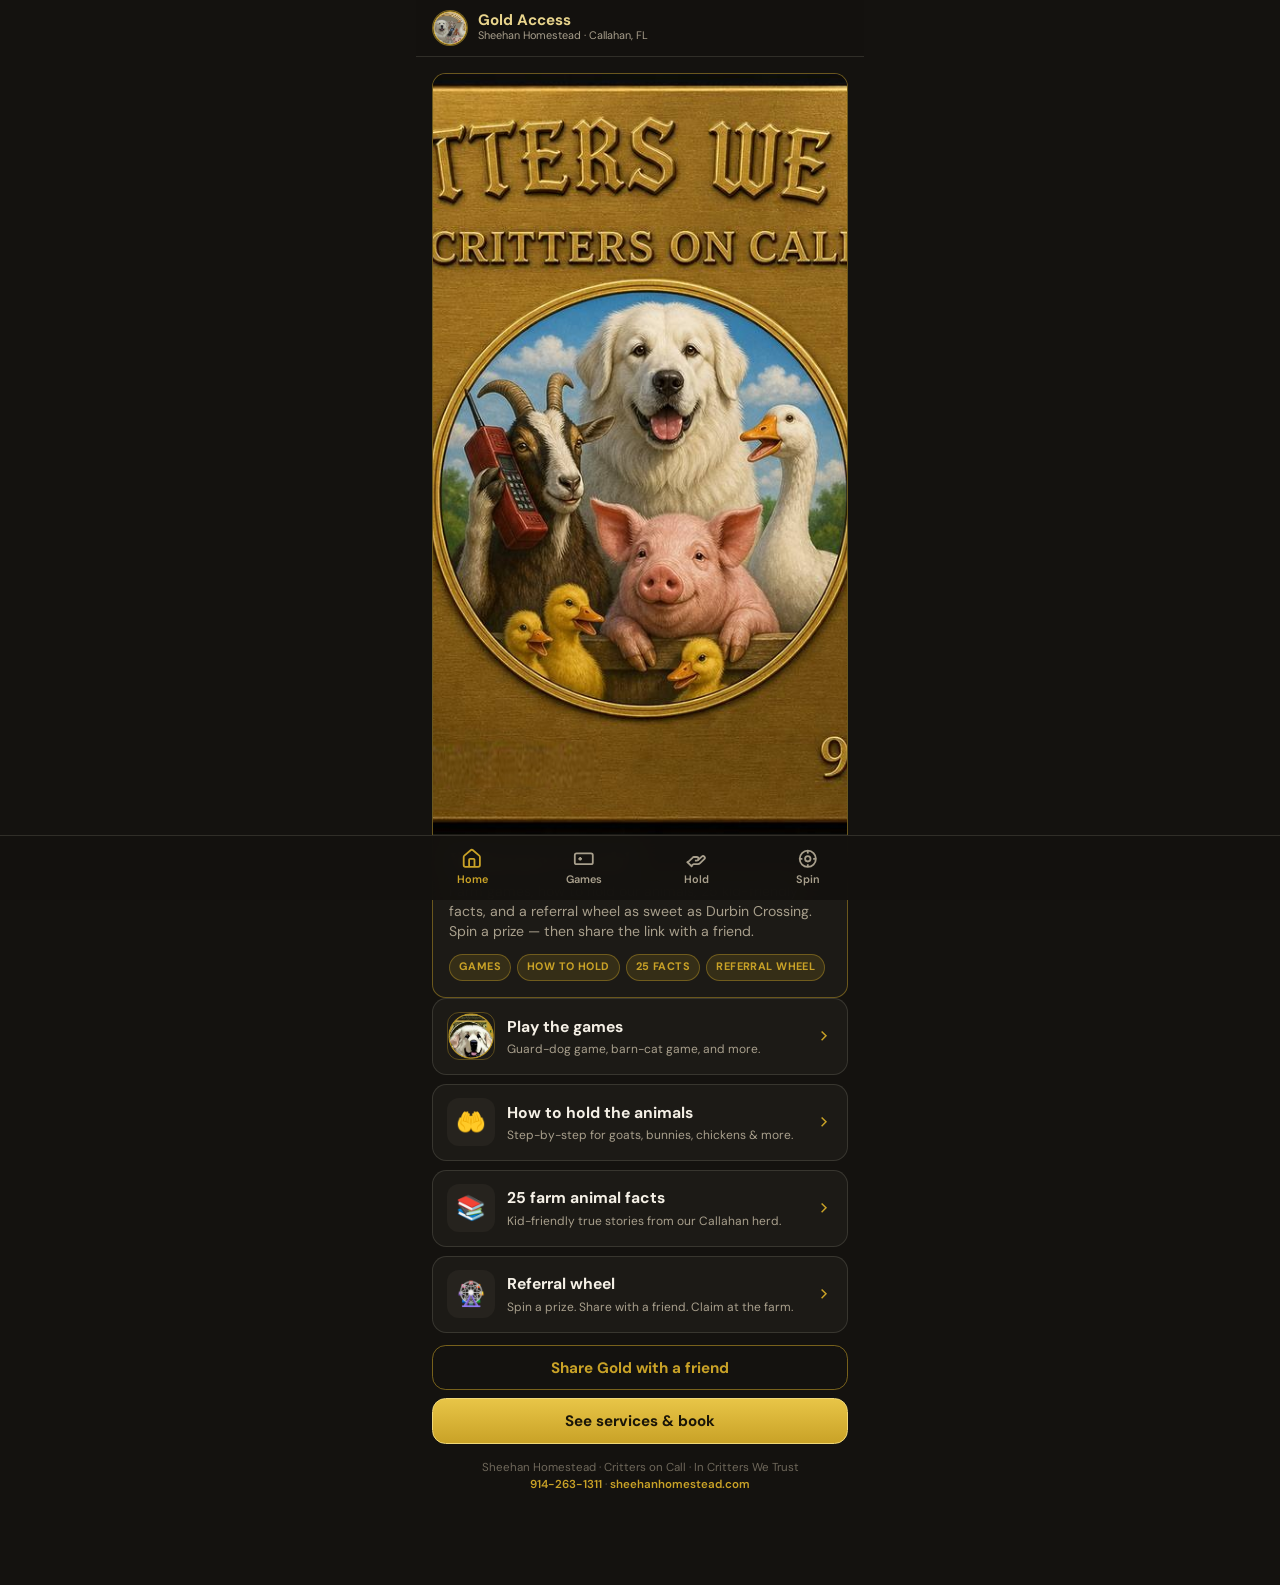
==== index.html @ 2d78a26d "Gold: generic animal names, compact mobile hero Drop individual pet names in favor of species langua" ====
<!DOCTYPE html>
<html lang="en">
<head>
<meta charset="UTF-8" />
<meta name="viewport" content="width=device-width, initial-scale=1, viewport-fit=cover" />
<meta name="theme-color" content="#c9a227" />
<meta name="description" content="Sheehan Homestead Gold — farm games, how to hold the animals, 25 kid facts, and a referral prize wheel. Callahan, FL." />
<meta property="og:title" content="Gold · Sheehan Homestead" />
<meta property="og:description" content="Play, learn, spin & share. Gifted farm fun from Critters on Call." />
<meta property="og:image" content="assets/gold-card.jpg" />
<title>Gold · Sheehan Homestead</title>
<link rel="icon" type="image/png" href="assets/pyrenees-logo.png" />
<link rel="preconnect" href="https://fonts.googleapis.com" />
<link rel="preconnect" href="https://fonts.gstatic.com" crossorigin />
<link href="https://fonts.googleapis.com/css2?family=DM+Sans:ital,opsz,wght@0,9..40,400;0,9..40,500;0,9..40,600;0,9..40,700;1,9..40,400&family=Fraunces:ital,opsz,wght@0,9..144,500;0,9..144,600;0,9..144,700;1,9..144,500&display=swap" rel="stylesheet" />
<link rel="stylesheet" href="css/styles.css?v=2" />
</head>
<body>
<div class="app">
  <header class="site-header">
    <div class="site-header-inner">
      <a class="brand" href="#home" data-nav="home">
        <img class="brand-logo" src="assets/pyrenees-logo.png" alt="" width="36" height="36" />
        <span>
          <span class="brand-title">Gold Access</span>
          <span class="brand-sub">Sheehan Homestead · Callahan, FL</span>
        </span>
      </a>
    </div>
  </header>

  <main class="main">
    <div class="stack">
      <div class="gift-banner" id="gift-banner" role="status">
        <div class="kicker">Personal gift</div>
        <h2 id="gift-title">Gifted to Miss Lisa</h2>
        <p id="gift-note">Thank you for your review. This Gold access is yours — play, learn, spin, and share with a friend.</p>
      </div>

      <!-- HOME -->
      <section class="panel is-on" id="panel-home" aria-label="Home">
        <div class="hero-card">
          <img src="assets/gold-card.jpg" alt="Critters on Call Gold membership card" width="1200" height="760" />
          <div class="hero-body">
            <h1>Welcome to Gold</h1>
            <p class="lede">Farm games, how to hold our animals, 25 kid-friendly facts, and a referral wheel as sweet as Durbin Crossing. Spin a prize — then share the link with a friend.</p>
            <div class="pill-row">
              <span class="pill">Games</span>
              <span class="pill">How to hold</span>
              <span class="pill">25 facts</span>
              <span class="pill">Referral wheel</span>
            </div>
          </div>
        </div>
        <a class="door" href="#games" data-nav="games">
          <img class="door-thumb" src="assets/sophie.png" alt="" width="48" height="48" />
          <span class="door-body">
            <span class="door-title">Play the games</span>
            <span class="door-desc">Guard-dog game, barn-cat game, and more.</span>
          </span>
          <svg class="door-chevron" viewBox="0 0 24 24" fill="none" stroke="currentColor" stroke-width="2"><path d="m9 18 6-6-6-6"/></svg>
        </a>
        <a class="door" href="#hold" data-nav="hold">
          <span class="door-emoji" aria-hidden="true">🤲</span>
          <span class="door-body">
            <span class="door-title">How to hold the animals</span>
            <span class="door-desc">Step-by-step for goats, bunnies, chickens &amp; more.</span>
          </span>
          <svg class="door-chevron" viewBox="0 0 24 24" fill="none" stroke="currentColor" stroke-width="2"><path d="m9 18 6-6-6-6"/></svg>
        </a>
        <a class="door" href="#facts" data-nav="facts">
          <span class="door-emoji" aria-hidden="true">📚</span>
          <span class="door-body">
            <span class="door-title">25 farm animal facts</span>
            <span class="door-desc">Kid-friendly true stories from our Callahan herd.</span>
          </span>
          <svg class="door-chevron" viewBox="0 0 24 24" fill="none" stroke="currentColor" stroke-width="2"><path d="m9 18 6-6-6-6"/></svg>
        </a>
        <a class="door" href="#wheel" data-nav="wheel">
          <span class="door-emoji" aria-hidden="true">🎡</span>
          <span class="door-body">
            <span class="door-title">Referral wheel</span>
            <span class="door-desc">Spin a prize. Share with a friend. Claim at the farm.</span>
          </span>
          <svg class="door-chevron" viewBox="0 0 24 24" fill="none" stroke="currentColor" stroke-width="2"><path d="m9 18 6-6-6-6"/></svg>
        </a>
        <div class="btn-row">
          <button class="btn btn-outline btn-block" type="button" id="share-home">Share Gold with a friend</button>
          <a class="btn btn-primary btn-block" href="https://www.sheehanhomestead.com/services" target="_blank" rel="noopener">See services &amp; book</a>
        </div>
        <p class="footer-tiny">Sheehan Homestead · Critters on Call · In Critters We Trust<br />
          <a href="tel:9142631311">914-263-1311</a> ·
          <a href="https://www.sheehanhomestead.com" target="_blank" rel="noopener">sheehanhomestead.com</a>
        </p>
      </section>

      <!-- GAMES -->
      <section class="panel" id="panel-games" aria-label="Games">
        <div class="section-head">
          <h2>Farm games</h2>
          <p>Same Critters Play arcade kids love — livestock guardian dogs guard the barn; barn cats keep the hay clear.</p>
        </div>
        <a class="door" href="https://code4crittersoncallapps.github.io/critters-play/pyrenees-guard.html" target="_blank" rel="noopener">
          <img class="door-thumb" src="assets/sophie.png" alt="" width="48" height="48" />
          <span class="door-body">
            <span class="door-title">Pyrenees Guard</span>
            <span class="door-desc">Great Pyrenees defend the red barn under the live oak.</span>
          </span>
          <svg class="door-chevron" viewBox="0 0 24 24" fill="none" stroke="currentColor" stroke-width="2"><path d="m9 18 6-6-6-6"/></svg>
        </a>
        <a class="door" href="https://code4crittersoncallapps.github.io/critters-play/barn-cat.html" target="_blank" rel="noopener">
          <span class="door-emoji" aria-hidden="true">🐈‍⬛</span>
          <span class="door-body">
            <span class="door-title">Barncat Defender</span>
            <span class="door-desc">Whack mice &amp; snakes popping from the hay.</span>
          </span>
          <svg class="door-chevron" viewBox="0 0 24 24" fill="none" stroke="currentColor" stroke-width="2"><path d="m9 18 6-6-6-6"/></svg>
        </a>
        <a class="door" href="https://code4crittersoncallapps.github.io/critters-play/evade-elon.html" target="_blank" rel="noopener">
          <span class="door-emoji" aria-hidden="true">🦆</span>
          <span class="door-body">
            <span class="door-title">Evade Elon</span>
            <span class="door-desc">Feed the crew. Don't let the Muscovy steal the grain.</span>
          </span>
          <svg class="door-chevron" viewBox="0 0 24 24" fill="none" stroke="currentColor" stroke-width="2"><path d="m9 18 6-6-6-6"/></svg>
        </a>
        <a class="door" href="https://code4crittersoncallapps.github.io/critters-play/" target="_blank" rel="noopener">
          <span class="door-emoji" aria-hidden="true">🎮</span>
          <span class="door-body">
            <span class="door-title">Full Critters Play hub</span>
            <span class="door-desc">Ducks to Bed, Critter Match, and the whole arcade.</span>
          </span>
          <svg class="door-chevron" viewBox="0 0 24 24" fill="none" stroke="currentColor" stroke-width="2"><path d="m9 18 6-6-6-6"/></svg>
        </a>
        <button class="btn btn-ghost btn-block" type="button" data-nav="wheel" style="margin-top:0.5rem">Done playing? Spin the referral wheel →</button>
      </section>

      <!-- HOLD -->
      <section class="panel" id="panel-hold" aria-label="How to hold">
        <div class="section-head">
          <h2>How to hold the animals</h2>
          <p>Calm voice. Soft hands. Always with a grown-up nearby. Same protocol we teach helpers on Critters on Call.</p>
        </div>
        <div id="hold-list"></div>
      </section>

      <!-- FACTS -->
      <section class="panel" id="panel-facts" aria-label="Facts">
        <div class="section-head">
          <h2>25 farm animal facts</h2>
          <p>Real herd knowledge from Sheehan Homestead — goats, ducks, Pyrenees, chickens, bunnies, and more.</p>
        </div>
        <div id="facts-list"></div>
      </section>

      <!-- WHEEL -->
      <section class="panel" id="panel-wheel" aria-label="Referral wheel">
        <div class="section-head">
          <h2>Referral wheel</h2>
          <p>Spin a prize about as generous as Durbin Crossing / Vesta. Then share Gold with a friend — the share link is always the generic Gold page.</p>
        </div>
        <div class="wheel-wrap">
          <div class="wheel-pointer" aria-hidden="true">▼</div>
          <div class="prize-wheel" id="prize-wheel" style="transform:rotate(0deg)">
            <span class="wheel-hub"><img src="assets/gold-card-hub.jpg" alt="" width="120" height="120" /></span>
          </div>
        </div>
        <button class="btn btn-primary btn-block" type="button" id="spin-btn">Spin &amp; share with a friend</button>
        <div class="win-card" id="win-card" hidden>
          <div class="kicker">You won</div>
          <h3 id="win-label"></h3>
          <p class="value" id="win-value"></p>
          <p class="note" id="win-note"></p>
          <div class="btn-row">
            <button class="btn btn-outline btn-block" type="button" id="share-win">Share Gold with a friend</button>
            <a class="btn btn-primary btn-block" id="claim-cta" href="https://www.sheehanhomestead.com/services" target="_blank" rel="noopener">Claim · see services</a>
          </div>
        </div>
        <p class="footer-tiny" style="margin-top:0.85rem">Prizes claimed in person at Sheehan Homestead · honor system · show this screen<br />
          Soft digital prizes · Gold membership is the top slice</p>
      </section>
    </div>
  </main>

  <nav class="bottom-nav" aria-label="Primary">
    <div class="bottom-nav-inner">
      <a class="nav-link is-active" href="#home" data-nav="home">
        <svg viewBox="0 0 24 24" fill="none" stroke="currentColor" stroke-width="2"><path d="M15 21v-8a1 1 0 0 0-1-1h-4a1 1 0 0 0-1 1v8"/><path d="M3 10a2 2 0 0 1 .709-1.528l7-5.999a2 2 0 0 1 2.582 0l7 5.999A2 2 0 0 1 21 10v9a2 2 0 0 1-2 2H5a2 2 0 0 1-2-2z"/></svg>
        Home
      </a>
      <a class="nav-link" href="#games" data-nav="games">
        <svg viewBox="0 0 24 24" fill="none" stroke="currentColor" stroke-width="2"><rect x="2" y="6" width="20" height="12" rx="2"/><path d="M6 12h4M8 10v4M15 11h.01M18 13h.01"/></svg>
        Games
      </a>
      <a class="nav-link" href="#hold" data-nav="hold">
        <svg viewBox="0 0 24 24" fill="none" stroke="currentColor" stroke-width="2"><path d="M11 14h2a2 2 0 0 0 0-4h-3c-.6 0-1.1.2-1.4.6L3 16"/><path d="m7 20 1.6-1.4c.3-.4.8-.6 1.4-.6h4c1.1 0 2.1-.4 2.8-1.2l4.6-4.4a2 2 0 0 0-2.75-2.91l-4.2 3.9"/><path d="m2 15 6 6"/></svg>
        Hold
      </a>
      <a class="nav-link" href="#wheel" data-nav="wheel">
        <svg viewBox="0 0 24 24" fill="none" stroke="currentColor" stroke-width="2"><circle cx="12" cy="12" r="9"/><circle cx="12" cy="12" r="3"/><path d="M12 3v3M12 18v3M3 12h3M18 12h3"/></svg>
        Spin
      </a>
    </div>
  </nav>
</div>
<div class="share-toast" id="share-toast" role="status">Link copied</div>

<script>
(function () {
  var PLAY = "https://code4crittersoncallapps.github.io/critters-play/";
  var SERVICES = "https://www.sheehanhomestead.com/services";

  /* Personalized gift: ?for=Lisa → Miss Lisa. Share URL stays generic (no ?for=). */
  function giftNameFromParam(raw) {
    if (!raw) return null;
    var s = String(raw).trim().replace(/[+_]/g, " ").slice(0, 40);
    if (!s) return null;
    return s.replace(/\b\w/g, function (c) { return c.toUpperCase(); });
  }
  var params = new URLSearchParams(location.search);
  var forName = giftNameFromParam(params.get("for"));
  var giftBanner = document.getElementById("gift-banner");
  if (forName) {
    var pretty = /^lisa$/i.test(forName) ? "Miss Lisa" : (/^miss\s/i.test(forName) ? forName : "Miss " + forName);
    document.getElementById("gift-title").textContent = "Gifted to " + pretty;
    document.getElementById("gift-note").textContent =
      "Thank you for your review. This Gold access is yours — play, learn, spin, and share with a friend.";
    giftBanner.classList.add("is-on");
    document.title = "Gold for " + pretty + " · Sheehan Homestead";
  }

  function genericShareUrl() {
    var u = new URL(location.href);
    u.search = "";
    u.hash = "";
    /* Prefer clean live path without query */
    return u.origin + u.pathname.replace(/index\.html$/, "");
  }

  async function shareGold() {
    var url = genericShareUrl();
    var title = "Gold · Sheehan Homestead";
    var text = "Play farm games, learn how to hold the animals, read 25 facts, and spin a prize — from Sheehan Homestead / Critters on Call.";
    try {
      if (navigator.share) {
        await navigator.share({ title: title, text: text, url: url });
        toast("Shared");
        return;
      }
    } catch (e) {
      if (e && e.name === "AbortError") return;
    }
    try {
      await navigator.clipboard.writeText(url);
      toast("Link copied");
    } catch (e2) {
      prompt("Copy this Gold link:", url);
    }
  }
  function toast(msg) {
    var el = document.getElementById("share-toast");
    el.textContent = msg;
    el.classList.add("is-on");
    clearTimeout(toast._t);
    toast._t = setTimeout(function () { el.classList.remove("is-on"); }, 1800);
  }
  document.getElementById("share-home").addEventListener("click", shareGold);
  document.getElementById("share-win").addEventListener("click", shareGold);

  /* Tabs */
  var panels = ["home", "games", "hold", "facts", "wheel"];
  function showPanel(id) {
    if (panels.indexOf(id) < 0) id = "home";
    panels.forEach(function (p) {
      var el = document.getElementById("panel-" + p);
      if (el) el.classList.toggle("is-on", p === id);
    });
    document.querySelectorAll(".nav-link").forEach(function (a) {
      a.classList.toggle("is-active", a.getAttribute("data-nav") === id);
    });
    window.scrollTo({ top: 0, behavior: "smooth" });
  }
  function navFromHash() {
    var h = (location.hash || "#home").replace(/^#/, "") || "home";
    if (h === "facts" || h === "hold" || h === "games" || h === "wheel" || h === "home") showPanel(h);
    else showPanel("home");
  }
  document.querySelectorAll("[data-nav]").forEach(function (el) {
    el.addEventListener("click", function (e) {
      var id = el.getAttribute("data-nav");
      if (!id) return;
      e.preventDefault();
      /* keep ?for= in search; panel lives in hash */
      var qs = forName ? ("?for=" + encodeURIComponent(params.get("for"))) : "";
      history.replaceState(null, "", qs + "#" + id);
      showPanel(id);
    });
  });
  window.addEventListener("hashchange", navFromHash);
  navFromHash();

  /* How to hold */
  var HOLDS = [
    { emoji: "🐐", tag: "Goats · Nigerian Dwarf", title: "Scoop chest + caboose",
      steps: [
        "Stand beside the goat — calm voice, no chasing.",
        "Slide one arm under the chest (behind the front legs).",
        "Support the hindquarters (the caboose) with your other arm.",
        "Hold close to your body. Set rear feet down first.",
        "Latch pens — these little escape artists love an open gate."
      ],
      never: "Never lift by horns, collar, or tail. Never drag." },
    { emoji: "🐰", tag: "Bunnies", title: "Chest + hindquarters",
      steps: [
        "Sit or kneel so you're low and calm.",
        "Support the chest with one hand.",
        "Cup the hindquarters (caboose) with the other — backs are delicate.",
        "Hold close to your body. Soft pets on back or head.",
        "Set rear feet first, then front — never drop."
      ],
      never: "Never pick up by the ears. Never dangle. Never chase." },
    { emoji: "🐔", tag: "Chickens", title: "Both hands, wings tucked",
      steps: [
        "Approach slowly from the side — no dive-bombs.",
        "Use both hands. Tuck wings gently against the body.",
        "Support the feet from underneath.",
        "Keep the bird upright and close to you.",
        "Set down gently inside the pen."
      ],
      never: "Never one-handed wing grabs. Never by the beak or feet alone." },
    { emoji: "🦆", tag: "Ducks", title: "Wings in, belly support",
      steps: [
        "Corral gently — ducks prefer a calm scoop to a chase.",
        "Both hands: wings tucked, belly and feet supported.",
        "Keep the head free; don't squeeze the chest hard.",
        "Carry low and steady to the pen or pond edge.",
        "Feet down first on soft ground or shallow water edge."
      ],
      never: "Never swing by the wings or neck. No one-hand grabs." },
    { emoji: "🐷", tag: "Piglets", title: "Football hold (belly up support)",
      steps: [
        "Kneel. Let the piglet settle — they wriggle when scared.",
        "Scoop under the belly with both arms / a secure football hold.",
        "Support the chest and hind so they can't reverse out.",
        "Keep them close; talk soft. Short carries only.",
        "Set all four feet down together on solid ground."
      ],
      never: "Never by the ears, tail, or a single leg. No dangling." },
    { emoji: "🐹", tag: "Guinea pigs", title: "Two-hand scoop",
      steps: [
        "Cup both hands under the belly — full body support.",
        "Keep them against your chest so they feel secure.",
        "Move slow; guinea pigs startle at sudden lifts.",
        "Pet gently on the back once settled.",
        "Return to a soft, enclosed spot — no high drops."
      ],
      never: "Never squeeze. Never drop from height. Never grab by scruff alone." },
    { emoji: "🐑", tag: "Sheep / lambs (when on visit)", title: "Chest + rump, stay low",
      steps: [
        "Kneel or crouch — don't try a high lift.",
        "Arm under chest, other hand supporting the rump.",
        "Keep the head free and the body level.",
        "Short, calm carries to a pen or photo spot.",
        "Feet down together; give them a second to stand."
      ],
      never: "Never by the wool alone or by horns. No dragging." }
  ];
  var holdList = document.getElementById("hold-list");
  HOLDS.forEach(function (h) {
    var steps = h.steps.map(function (s) { return "<li>" + s + "</li>"; }).join("");
    holdList.innerHTML +=
      '<article class="hold-card">' +
      '<div class="emoji">' + h.emoji + '</div>' +
      '<div class="tag">' + h.tag + '</div>' +
      '<h3>' + h.title + '</h3>' +
      '<ol class="hold-steps">' + steps + '</ol>' +
      '<div class="hold-never"><strong>Never:</strong> ' + h.never.replace(/^Never:\s*/i, "") + "</div>" +
      "</article>";
  });

  /* 25 kid-friendly facts */
  var FACTS = [
    { e: "🐐", t: "Goats", title: "Boys corral travel set", body: "A set of four boy goats often travel together for Critters on Call visits — about 30–40 lb each." },
    { e: "🐐", t: "Goats", title: "Nigerian Dwarf standouts", body: "Our Nigerian Dwarf goats are S-tier for kid-friendly farm visits — small, calm, and easy to hold." },
    { e: "🐐", t: "Goats", title: "Clever goats", body: "Some goats are very smart — watch the clever ones. They figure out gates before you do." },
    { e: "🐐", t: "Goats", title: "Not every goat travels", body: "In some trios, only one goat is comfortable going off-farm. The others prefer to stay home." },
    { e: "🐰", t: "Bunnies", title: "Colony life", body: "Our rabbits live together in a bunny hut as a colony — social, not solo cages. Guests often rehome bunnies to us." },
    { e: "🐰", t: "Bunnies", title: "Teeth never stop", body: "A rabbit's teeth grow their whole life. They need hay, wood, or safe chew toys so teeth stay the right length." },
    { e: "🐰", t: "Bunnies", title: "Binkies mean happy", body: "A binky is a jump-twist-kick in the air. When a bunny does that, they're excited and happy!" },
    { e: "🐰", t: "Bunnies", title: "The thump", body: "A hard hind-leg thump can mean danger or I'm upset. Listen with your eyes too." },
    { e: "🐰", t: "Bunnies", title: "About a dozen", body: "The homestead keeps roughly ~12 bunnies — soft, calm, and perfect for gentle hands." },
    { e: "🐰", t: "Bunnies", title: "Never by the ears", body: "Never pick up a bunny by the ears. Support the chest and the hindquarters — the caboose!" },
    { e: "🦆", t: "Ducks", title: "About ~20 ducks", body: "The homestead keeps about ~20 ducks — Pekin-heavy, plus runners, mallards, and Muscovy." },
    { e: "🦆", t: "Ducks", title: "Muscovy stars", body: "A Muscovy duck stars in Evade Elon. Muscovy pairs are easy for kids to remember on farm visits." },
    { e: "🦆", t: "Ducks", title: "Muscovies hiss", body: "Muscovy ducks hiss more than they quack — a fun fact kids learn in Critters Play." },
    { e: "🐔", t: "Chickens", title: "Serama, Silkie & RIR", body: "Petting-zoo chickens include tiny Serama show birds, fluffy Silkies, and classic Rhode Island Reds." },
    { e: "🐔", t: "Chickens", title: "About ~10 zoo chickens", body: "About ~10 petting-zoo chickens travel with Critters on Call and Ann-Marie's STEM framing." },
    { e: "🐔", t: "Chickens", title: "Silkies are fluffy", body: "Silkies are famous for fluffy feathers that feel like soft fur — kids love gentle pets." },
    { e: "🐕", t: "Pyrenees", title: "Lead guardian", body: "A Lead Guardian Great Pyrenees watches the red barn under the live oak — soft with kids, serious about the herd." },
    { e: "🐕", t: "Pyrenees", title: "Guardian trio", body: "A trio of Great Pyrenees guards the homestead. In Pyrenees Guard, kids unlock more guardian dogs as scores climb." },
    { e: "🐕", t: "Pyrenees", title: "Livestock guardians", body: "Great Pyrenees were bred to guard flocks. Soft with kids, serious about the herd — that's the homestead vibe." },
    { e: "🐷", t: "Piglets", title: "Meet the swine", body: "Piglet visits are a try-a-new-service favorite — curious noses, short cuddles, and lots of giggles." },
    { e: "🐹", t: "Guinea pigs", title: "Wheek for treats", body: "Guinea pigs often wheek (a happy squeak) when they hear food bags — they recognize routines fast." },
    { e: "🏡", t: "Homestead", title: "Callahan, Florida", body: "Sheehan Homestead sits at 44065 Cushman Road in Callahan, FL — an educational farm near Jacksonville." },
    { e: "🔬", t: "STEM", title: "STEM on Call", body: "Ann-Marie (STEM educator / COO) frames visits with STEM on Call; Critters on Call brings the mobile petting zoo to schools and communities." },
    { e: "🎫", t: "Gold", title: "Gold is membership + gift + ticket", body: "A Gold card is about membership value — farm gifts, tickets, and member pricing. Ask at the homestead or see services." },
    { e: "💛", t: "Heart", title: "In Critters We Trust", body: "Our motto: In Critters We Trust. Calm animals mean you're doing it right — respect them and treat them well." }
  ];
  var factsList = document.getElementById("facts-list");
  FACTS.forEach(function (f, i) {
    factsList.innerHTML +=
      '<article class="fact-card">' +
      '<span class="fact-num">' + (i + 1) + " / 25</span>" +
      '<div class="emoji">' + f.e + "</div>" +
      '<div class="tag">' + f.t + "</div>" +
      "<h3>" + f.title + "</h3>" +
      "<p>" + f.body + "</p>" +
      "</article>";
  });

  /* Referral wheel — Durbin/Vesta-class Stead Spin generosity (16 slices) */
  var PRIZES = [
    { id: "free-spin-a", label: "Free Spin", short: "FREE<br>SPIN", value: "Priceless redo", note: "Spin again — doesn't use your referral spin.", kind: "again", color: "#EDE6D9", dark: false },
    { id: "farm-10-a", label: "Free $10 farm gift", short: "$10<br>FARM", value: "Free $10 farm gift", note: "Claim at Sheehan Homestead — show this screen.", kind: "gift", color: "#4C6458", dark: true },
    { id: "ticket-10-a", label: "Free $10 petting zoo ticket", short: "$10<br>TICKET", value: "Free $10 petting zoo ticket", note: "Claim at Sheehan Homestead — show this screen.", kind: "ticket", color: "#B8956C", dark: false },
    { id: "thrift-10-a", label: "Free $10 thrift gift", short: "$10<br>THRIFT", value: "Free $10 thrift gift", note: "Thrift collectibles · claim at the homestead.", kind: "gift", color: "#5A7366", dark: true },
    { id: "tour-25", label: "Free $25 petting zoo tour", short: "$25<br>TOUR", value: "Free $25 petting zoo / farm tour", note: "Claim at Sheehan Homestead — show this screen.", kind: "ticket", color: "#9A7B4A", dark: false },
    { id: "free-spin-b", label: "Free Spin", short: "FREE<br>SPIN", value: "Priceless redo", note: "Spin again — doesn't use your referral spin.", kind: "again", color: "#F5F0E6", dark: false },
    { id: "farm-10-b", label: "Free $10 farm gift", short: "$10<br>FARM", value: "Free $10 farm gift", note: "Claim at Sheehan Homestead — show this screen.", kind: "gift", color: "#3A4F45", dark: true },
    { id: "gift-50-a", label: "$50 gift", short: "$50<br>GIFT", value: "$50 gift — thrift, farm gifts, or petting zoo / farm tickets", note: "Up to $50; anything except Gold membership. Claim at homestead.", kind: "gift", color: "#D4B896", dark: false },
    { id: "try-service", label: "Try a new service", short: "TRY<br>NEW", value: "Try a new service (e.g. meet the swine)", note: "Sample a new experience — claim below.", kind: "sample", color: "#4C6458", dark: true },
    { id: "ticket-10-b", label: "Free $10 petting zoo ticket", short: "$10<br>TICKET", value: "Free $10 petting zoo ticket", note: "Claim at Sheehan Homestead — show this screen.", kind: "ticket", color: "#C4A06A", dark: false },
    { id: "thrift-10-b", label: "Free $10 thrift gift", short: "$10<br>THRIFT", value: "Free $10 thrift gift", note: "Thrift collectibles · claim at the homestead.", kind: "gift", color: "#2F4038", dark: true },
    { id: "sample-app", label: "Try one of our web apps", short: "APPS<br>TRY", value: "Try one of our web apps", note: "You're already in Gold — explore Critters Play next.", kind: "sample", color: "#B89A5C", dark: false },
    { id: "ticket-10-c", label: "Free $10 petting zoo ticket", short: "$10<br>TICKET", value: "Free $10 petting zoo ticket", note: "Claim at Sheehan Homestead — show this screen.", kind: "ticket", color: "#A8884E", dark: false },
    { id: "gift-50-b", label: "$50 gift", short: "$50<br>GIFT", value: "$50 gift — thrift, farm gifts, or petting zoo / farm tickets", note: "Up to $50; anything except Gold membership. Claim at homestead.", kind: "gift", color: "#C9A87A", dark: false },
    { id: "sample-cameo", label: "Personal farm video", short: "PERSONAL<br>VIDEO", value: "Personal farm video (Cameo-style birthday wish)", note: "Funny accents welcome — claim at homestead.", kind: "sample", color: "#A8884E", dark: false },
    { id: "gold-card", label: "Gold card", short: "GOLD<br>~$100", value: "Gold card · ~$100 value · member pricing", note: "Top prize. Claim at Sheehan Homestead. Share Gold with a friend too!", kind: "grand", color: "#E8C547", dark: false, premium: true }
  ];

  var wheel = document.getElementById("prize-wheel");
  var spinBtn = document.getElementById("spin-btn");
  var winCard = document.getElementById("win-card");
  var n = PRIZES.length;
  var slice = 360 / n;
  var rotation = 0;
  var spinning = false;

  /* Build conic background + labels */
  var stops = PRIZES.map(function (p, i) {
    var a0 = (i * slice).toFixed(3);
    var a1 = ((i + 1) * slice).toFixed(3);
    return p.color + " " + a0 + "deg " + a1 + "deg";
  }).join(", ");
  wheel.style.background = "conic-gradient(from -90deg, " + stops + ")";

  PRIZES.forEach(function (p, i) {
    var lab = document.createElement("div");
    lab.className = "wheel-label" + (p.dark ? " is-on-dark" : "") + (p.premium ? " is-premium" : "");
    lab.style.transform = "rotate(" + (i * slice + slice / 2) + "deg)";
    lab.innerHTML = "<span>" + p.short + "</span>";
    wheel.appendChild(lab);
  });

  function pickIndex() {
    return Math.floor(Math.random() * n);
  }

  spinBtn.addEventListener("click", function () {
    if (spinning) return;
    spinning = true;
    spinBtn.disabled = true;
    spinBtn.classList.add("is-locked");
    winCard.hidden = true;
    var idx = pickIndex();
    var prize = PRIZES[idx];
    /* Pointer at top; conic from -90deg means slice 0 centered near top after accounting */
    var target = 360 * 5 + (360 - (idx * slice + slice / 2));
    rotation = target;
    wheel.classList.add("is-spinning");
    wheel.style.transform = "rotate(" + rotation + "deg)";
    var ms = matchMedia("(prefers-reduced-motion: reduce)").matches ? 50 : 4300;
    setTimeout(function () {
      spinning = false;
      wheel.classList.remove("is-spinning");
      document.getElementById("win-label").textContent = prize.label;
      document.getElementById("win-value").textContent = prize.value;
      document.getElementById("win-note").textContent = prize.note;
      winCard.hidden = false;
      if (prize.kind === "again") {
        spinBtn.disabled = false;
        spinBtn.classList.remove("is-locked");
        spinBtn.textContent = "Spin again (free)";
      } else {
        spinBtn.disabled = false;
        spinBtn.classList.remove("is-locked");
        spinBtn.textContent = "Spin again";
      }
      /* Nudge share after a win */
    }, ms);
  });
})();
</script>
</body>
</html>
---- css/styles.css ----
:root {
  --gold: #c9a227;
  --gold-hover: #b89120;
  --gold-soft: rgba(201, 162, 39, 0.15);
  --gold-ring: rgba(201, 162, 39, 0.45);
  --ink: #0f0e0c;
  --bg: #14120f;
  --surface: #1c1a16;
  --surface-2: #26231e;
  --border: rgba(255, 248, 230, 0.12);
  --fg: #f5f0e6;
  --muted: #a89f8c;
  --subtle: #6e675a;
  --accent: #e8d48c;
  --forest: #4C6458;
  --forest-deep: #3A4F45;
  --cream: #F3EEE4;
  --ok: #6a9e6a;
  --radius: 1rem;
  --max: 28rem;
  --safe-b: env(safe-area-inset-bottom, 0px);
  --safe-t: env(safe-area-inset-top, 0px);
  --font: "DM Sans", "Segoe UI", system-ui, sans-serif;
  --display: "Fraunces", Georgia, serif;
}
*, *::before, *::after { box-sizing: border-box; }
html { -webkit-text-size-adjust: 100%; scroll-behavior: smooth; }
html, body {
  margin: 0; min-height: 100dvh;
  background: var(--bg); color: var(--fg);
  font-family: var(--font); font-size: 16px; line-height: 1.45;
  -webkit-font-smoothing: antialiased;
}
img { max-width: 100%; display: block; }
a { color: inherit; text-decoration: none; }
button { font: inherit; color: inherit; cursor: pointer; border: 0; background: none; }
h1, h2, h3 { font-family: var(--display); font-weight: 600; letter-spacing: -0.02em; margin: 0; }
p { margin: 0; }

.app {
  display: flex; flex-direction: column;
  min-height: 100dvh; max-width: var(--max); margin: 0 auto;
  padding-bottom: calc(4.25rem + var(--safe-b));
}
.site-header {
  position: sticky; top: 0; z-index: 40;
  border-bottom: 1px solid var(--border);
  background: rgba(20, 18, 15, 0.96);
  backdrop-filter: blur(12px);
  padding-top: var(--safe-t);
}
.site-header-inner {
  display: flex; align-items: center; gap: 0.5rem;
  height: 2.75rem; padding: 0 0.85rem;
}
@media (min-width: 480px) {
  .site-header-inner { height: 3.5rem; padding: 0 1rem; gap: 0.65rem; }
}
.brand { display: flex; align-items: center; gap: 0.65rem; min-width: 0; }
.brand-logo {
  width: 1.85rem; height: 1.85rem; border-radius: 999px;
  border: 1px solid rgba(201,162,39,0.5); object-fit: cover; background: var(--surface-2);
}
@media (min-width: 480px) {
  .brand-logo { width: 2.25rem; height: 2.25rem; }
}
.brand-title { display: block; font-weight: 700; font-size: 0.95rem; color: var(--accent); line-height: 1.1; }
.brand-sub { display: block; font-size: 0.68rem; color: var(--muted); }

.main { padding: 0.65rem 0.85rem 1.5rem; flex: 1; }
.stack { display: flex; flex-direction: column; gap: 0.65rem; }
@media (min-width: 480px) {
  .main { padding: 1rem 1rem 1.5rem; }
  .stack { gap: 1rem; }
}


.gift-banner {
  display: none;
  border-radius: 0.9rem;
  border: 2px solid rgba(201,162,39,0.7);
  background: linear-gradient(145deg, #3a2e12, #1c1810);
  padding: 0.9rem 1rem;
  text-align: center;
}
.gift-banner.is-on { display: block; }
.gift-banner .kicker {
  font-size: 0.68rem; font-weight: 800; letter-spacing: 0.08em;
  text-transform: uppercase; color: var(--gold); margin-bottom: 0.25rem;
}
.gift-banner h2 { font-size: 1.15rem; color: #fff; }
.gift-banner p { font-size: 0.82rem; color: var(--muted); margin-top: 0.35rem; line-height: 1.4; }

.hero-card {
  border-radius: 0.85rem; overflow: hidden;
  border: 1px solid rgba(201,162,39,0.45);
  background: var(--surface);
}
.hero-card img { width: 100%; aspect-ratio: 2.4/1; object-fit: cover; object-position: center 40%; }
.hero-body { padding: 0.55rem 0.75rem 0.65rem; }
.hero-body h1 { font-size: 1.1rem; color: var(--accent); line-height: 1.15; }
.hero-body .lede { font-size: 0.78rem; color: var(--muted); margin-top: 0.2rem; line-height: 1.35; }

.pill-row { display: flex; flex-wrap: wrap; gap: 0.3rem; margin-top: 0.45rem; }
.pill {
  font-size: 0.62rem; font-weight: 700; letter-spacing: 0.04em; text-transform: uppercase;
  padding: 0.2rem 0.45rem; border-radius: 999px;
  border: 1px solid rgba(201,162,39,0.4); color: var(--gold); background: var(--gold-soft);
}

@media (min-width: 480px) {
  .hero-card img { aspect-ratio: 16/10; }
  .hero-body { padding: 0.9rem 1rem 1rem; }
  .hero-body h1 { font-size: 1.45rem; }
  .hero-body .lede { font-size: 0.88rem; margin-top: 0.35rem; line-height: 1.45; }
  .pill-row { gap: 0.4rem; margin-top: 0.75rem; }
  .pill { padding: 0.28rem 0.55rem; font-size: 0.68rem; }
}

.panel { display: none; }
.panel.is-on { display: block; }

.section-head { margin-bottom: 0.85rem; }
.section-head h2 { font-size: 1.25rem; color: var(--accent); }
.section-head p { font-size: 0.82rem; color: var(--muted); margin-top: 0.25rem; line-height: 1.4; }

.door {
  display: flex; align-items: center; gap: 0.75rem;
  padding: 0.85rem 0.9rem; margin-bottom: 0.55rem;
  border-radius: 0.9rem; border: 1px solid var(--border);
  background: var(--surface); transition: border-color 0.15s;
}
.door:hover, .door:focus-visible { border-color: var(--gold-ring); outline: none; }
.door-emoji {
  width: 3rem; height: 3rem; border-radius: 0.75rem;
  display: grid; place-items: center; font-size: 1.5rem;
  background: var(--surface-2); flex-shrink: 0;
}
.door-thumb {
  width: 3rem; height: 3rem; border-radius: 0.75rem; object-fit: cover;
  border: 1px solid rgba(201,162,39,0.35); flex-shrink: 0;
}
.door-body { flex: 1; min-width: 0; }
.door-title { display: block; font-weight: 700; font-size: 0.98rem; color: var(--fg); }
.door-desc { display: block; font-size: 0.75rem; color: var(--muted); margin-top: 0.15rem; line-height: 1.35; }
.door-chevron { width: 1.1rem; height: 1.1rem; color: var(--gold); flex-shrink: 0; }

.hold-card, .fact-card {
  background: var(--surface); border: 1px solid var(--border);
  border-radius: 0.9rem; padding: 1rem; margin-bottom: 0.65rem;
}
.hold-card .emoji, .fact-card .emoji { font-size: 1.75rem; margin-bottom: 0.35rem; }
.hold-card .tag, .fact-card .tag {
  font-size: 0.68rem; font-weight: 800; letter-spacing: 0.08em; text-transform: uppercase;
  color: #9dca9d; margin-bottom: 0.3rem;
}
.hold-card h3, .fact-card h3 { font-size: 1.05rem; color: var(--accent); margin-bottom: 0.45rem; }
.hold-steps { margin: 0; padding-left: 1.15rem; }
.hold-steps li { font-size: 0.88rem; color: var(--fg); margin: 0.35rem 0; line-height: 1.4; }
.hold-never {
  margin-top: 0.65rem; font-size: 0.78rem; color: #e8c4bc;
  padding: 0.55rem 0.65rem; border-radius: 0.65rem;
  background: rgba(196,92,74,0.12); border: 1px solid rgba(196,92,74,0.35);
}
.fact-card p { font-size: 0.9rem; color: var(--fg); line-height: 1.45; }
.fact-num {
  float: right; font-size: 0.68rem; font-weight: 800; color: var(--gold);
  letter-spacing: 0.04em;
}

.btn {
  display: inline-flex; align-items: center; justify-content: center;
  min-height: 2.85rem; padding: 0.65rem 1rem; border-radius: 0.85rem;
  font-weight: 700; font-size: 0.95rem; text-align: center;
  border: 1px solid transparent;
}
.btn-block { width: 100%; }
.btn-primary {
  background: linear-gradient(180deg, #e8c547, #c9a227);
  color: #1a1508; border-color: #f0d878;
}
.btn-primary:hover { background: linear-gradient(180deg, #f0d060, #b89120); }
.btn-primary:disabled, .btn-primary.is-locked { opacity: 0.55; cursor: not-allowed; }
.btn-outline {
  background: transparent; color: var(--gold);
  border-color: rgba(201,162,39,0.55);
}
.btn-ghost { background: var(--surface-2); color: var(--fg); border-color: var(--border); }
.btn-row { display: flex; flex-direction: column; gap: 0.5rem; margin-top: 0.75rem; }

.wheel-wrap {
  position: relative; width: min(18.5rem, 86vw); margin: 0.5rem auto 0.75rem;
  aspect-ratio: 1;
}
.wheel-pointer {
  position: absolute; top: -0.15rem; left: 50%; transform: translateX(-50%);
  z-index: 5; font-size: 1.35rem; color: var(--gold);
  text-shadow: 0 2px 4px rgba(0,0,0,0.5); line-height: 1;
}
.prize-wheel {
  width: 100%; height: 100%; border-radius: 50%;
  position: relative; overflow: hidden;
  background: var(--forest-deep);
  box-shadow:
    0 0 0 3px rgba(76,100,88,0.6),
    0 0 28px rgba(201,162,39,0.35),
    inset 0 0 0 2px rgba(0,0,0,0.35);
  transition: transform 4.2s cubic-bezier(0.12, 0.75, 0.12, 1);
}
.prize-wheel.is-spinning { pointer-events: none; }
.wheel-hub {
  position: absolute; inset: 22%; z-index: 3;
  border-radius: 50%; border: 2.5px solid #f0d878;
  background: #1a1508; overflow: hidden; padding: 0;
  box-shadow: inset 0 2px 4px rgba(255,255,255,0.2), 0 4px 14px rgba(0,0,0,0.35);
}
.wheel-hub img {
  width: 100%; height: 100%; object-fit: cover; object-position: center 42%;
  border-radius: 50%;
}
.wheel-slice {
  position: absolute; inset: 0;
  clip-path: polygon(50% 50%, 50% 0%, 100% 0%, 100% 50%);
  transform-origin: 50% 50%;
}
.wheel-label {
  position: absolute; left: 50%; top: 0;
  width: 50%; height: 50%;
  transform-origin: 0% 100%;
  pointer-events: none; z-index: 2;
}
.wheel-label span {
  position: absolute; top: 0.85rem; left: 50%;
  transform: translateX(-50%);
  width: 2.4rem; max-width: 42%;
  font-size: 0.42rem; font-weight: 800; line-height: 1.05;
  text-align: center; color: #1a1508;
}
.wheel-label.is-on-dark span { color: #F3EEE4; }
.wheel-label.is-premium span { color: #1a1508; font-weight: 900; }

.win-card {
  border-radius: 0.9rem; border: 2px solid rgba(201,162,39,0.65);
  background: linear-gradient(160deg, rgba(76,100,88,0.45), rgba(26,36,28,0.95));
  padding: 1rem; text-align: center; margin-top: 0.5rem;
}
.win-card .kicker {
  font-size: 0.68rem; font-weight: 800; letter-spacing: 0.08em;
  text-transform: uppercase; color: var(--gold);
}
.win-card h3 { font-size: 1.2rem; color: #fff; margin-top: 0.3rem; }
.win-card .value { font-size: 0.88rem; color: var(--gold); font-weight: 700; margin-top: 0.3rem; }
.win-card .note { font-size: 0.8rem; color: var(--muted); margin-top: 0.45rem; line-height: 1.4; }

.share-toast {
  position: fixed; left: 50%; bottom: calc(5rem + var(--safe-b));
  transform: translateX(-50%);
  background: #1a3d2e; border: 1px solid #3dd68caa; color: #fff;
  padding: 0.55rem 0.9rem; border-radius: 999px; font-size: 0.8rem; font-weight: 700;
  z-index: 80; opacity: 0; pointer-events: none; transition: opacity 0.2s;
}
.share-toast.is-on { opacity: 1; }

.bottom-nav {
  position: fixed; left: 0; right: 0; bottom: 0; z-index: 50;
  border-top: 1px solid var(--border);
  background: rgba(20, 18, 15, 0.97);
  backdrop-filter: blur(12px);
  padding-bottom: var(--safe-b);
}
.bottom-nav-inner {
  max-width: var(--max); margin: 0 auto;
  display: grid; grid-template-columns: repeat(4, 1fr);
  height: 4rem;
}
.nav-link {
  display: flex; flex-direction: column; align-items: center; justify-content: center;
  gap: 0.15rem; font-size: 0.68rem; font-weight: 600; color: var(--muted);
}
.nav-link svg { width: 1.35rem; height: 1.35rem; }
.nav-link.is-active { color: var(--gold); }
.footer-tiny {
  text-align: center; font-size: 0.72rem; color: var(--subtle); margin-top: 1rem;
}
.footer-tiny a { color: var(--gold); font-weight: 600; }

@media (prefers-reduced-motion: reduce) {
  .prize-wheel { transition-duration: 0.01ms !important; }
  html { scroll-behavior: auto; }
}
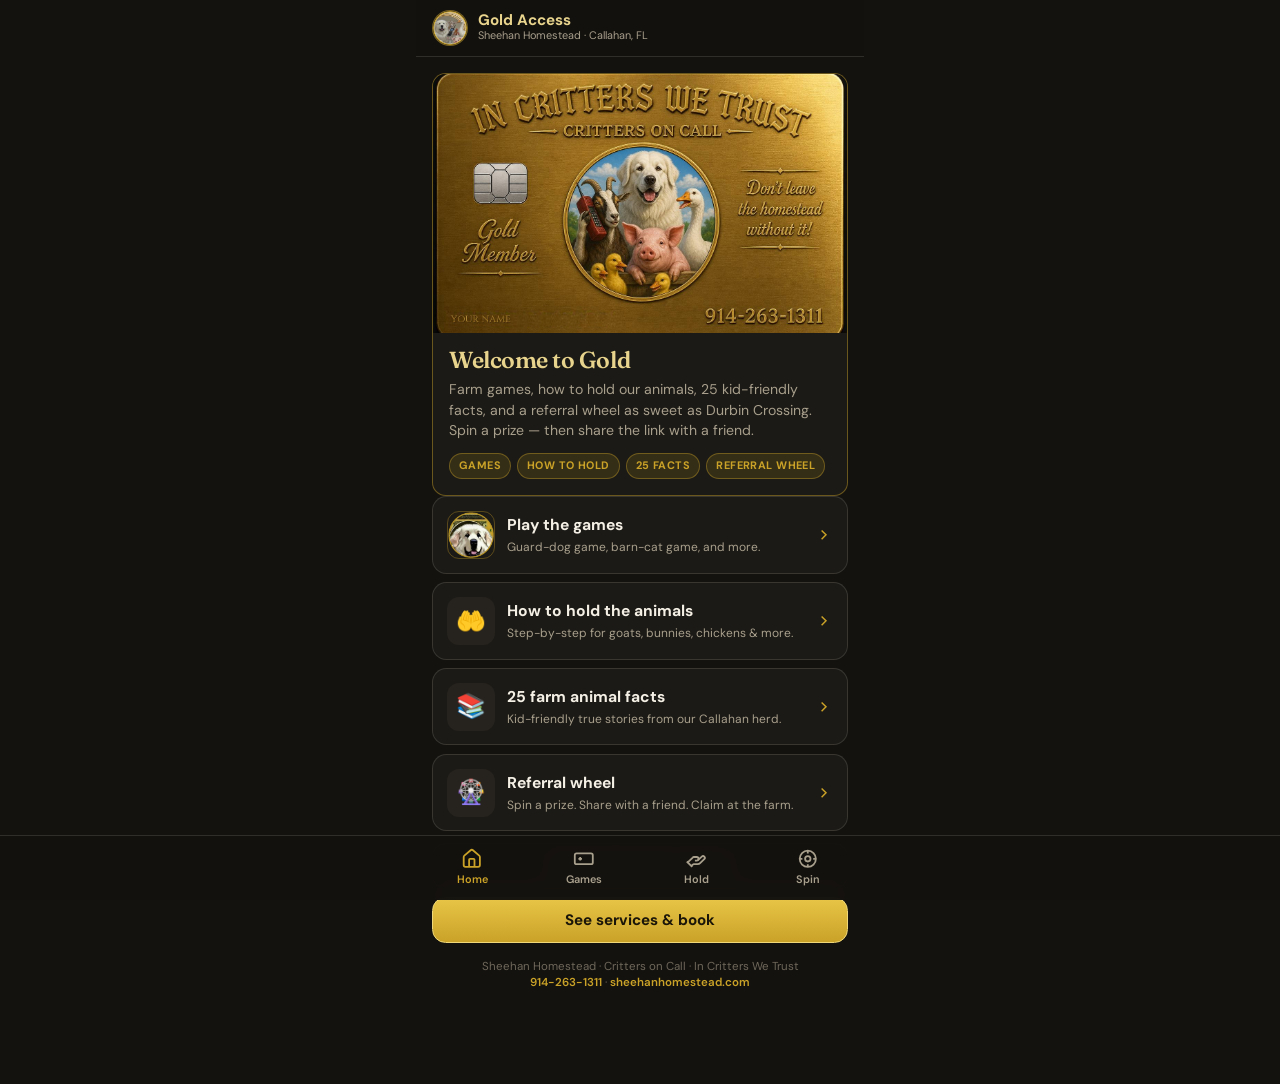
==== commit 008d2c82: "Gold: tighter mobile hero so doors sit above the fold Cap hero image height on small screens (~6.5re" ====
--- a/index.html
+++ b/index.html
@@ -13,7 +13,7 @@
 <link rel="preconnect" href="https://fonts.googleapis.com" />
 <link rel="preconnect" href="https://fonts.gstatic.com" crossorigin />
 <link href="https://fonts.googleapis.com/css2?family=DM+Sans:ital,opsz,wght@0,9..40,400;0,9..40,500;0,9..40,600;0,9..40,700;1,9..40,400&family=Fraunces:ital,opsz,wght@0,9..144,500;0,9..144,600;0,9..144,700;1,9..144,500&display=swap" rel="stylesheet" />
-<link rel="stylesheet" href="css/styles.css?v=2" />
+<link rel="stylesheet" href="css/styles.css?v=3" />
 </head>
 <body>
 <div class="app">
--- a/css/styles.css
+++ b/css/styles.css
@@ -96,10 +96,16 @@
   border: 1px solid rgba(201,162,39,0.45);
   background: var(--surface);
 }
-.hero-card img { width: 100%; aspect-ratio: 2.4/1; object-fit: cover; object-position: center 40%; }
-.hero-body { padding: 0.55rem 0.75rem 0.65rem; }
-.hero-body h1 { font-size: 1.1rem; color: var(--accent); line-height: 1.15; }
-.hero-body .lede { font-size: 0.78rem; color: var(--muted); margin-top: 0.2rem; line-height: 1.35; }
+.hero-card img {
+  width: 100%; height: 6.5rem; max-height: 28vw;
+  aspect-ratio: auto; object-fit: cover; object-position: center 35%;
+}
+.hero-body { padding: 0.45rem 0.7rem 0.55rem; }
+.hero-body h1 { font-size: 1.05rem; color: var(--accent); line-height: 1.15; }
+.hero-body .lede {
+  font-size: 0.72rem; color: var(--muted); margin-top: 0.15rem; line-height: 1.3;
+  display: -webkit-box; -webkit-line-clamp: 2; -webkit-box-orient: vertical; overflow: hidden;
+}
 
 .pill-row { display: flex; flex-wrap: wrap; gap: 0.3rem; margin-top: 0.45rem; }
 .pill {
@@ -109,10 +115,13 @@
 }
 
 @media (min-width: 480px) {
-  .hero-card img { aspect-ratio: 16/10; }
+  .hero-card img { height: auto; max-height: none; aspect-ratio: 16/10; }
   .hero-body { padding: 0.9rem 1rem 1rem; }
   .hero-body h1 { font-size: 1.45rem; }
-  .hero-body .lede { font-size: 0.88rem; margin-top: 0.35rem; line-height: 1.45; }
+  .hero-body .lede {
+    font-size: 0.88rem; margin-top: 0.35rem; line-height: 1.45;
+    display: block; -webkit-line-clamp: unset; overflow: visible;
+  }
   .pill-row { gap: 0.4rem; margin-top: 0.75rem; }
   .pill { padding: 0.28rem 0.55rem; font-size: 0.68rem; }
 }
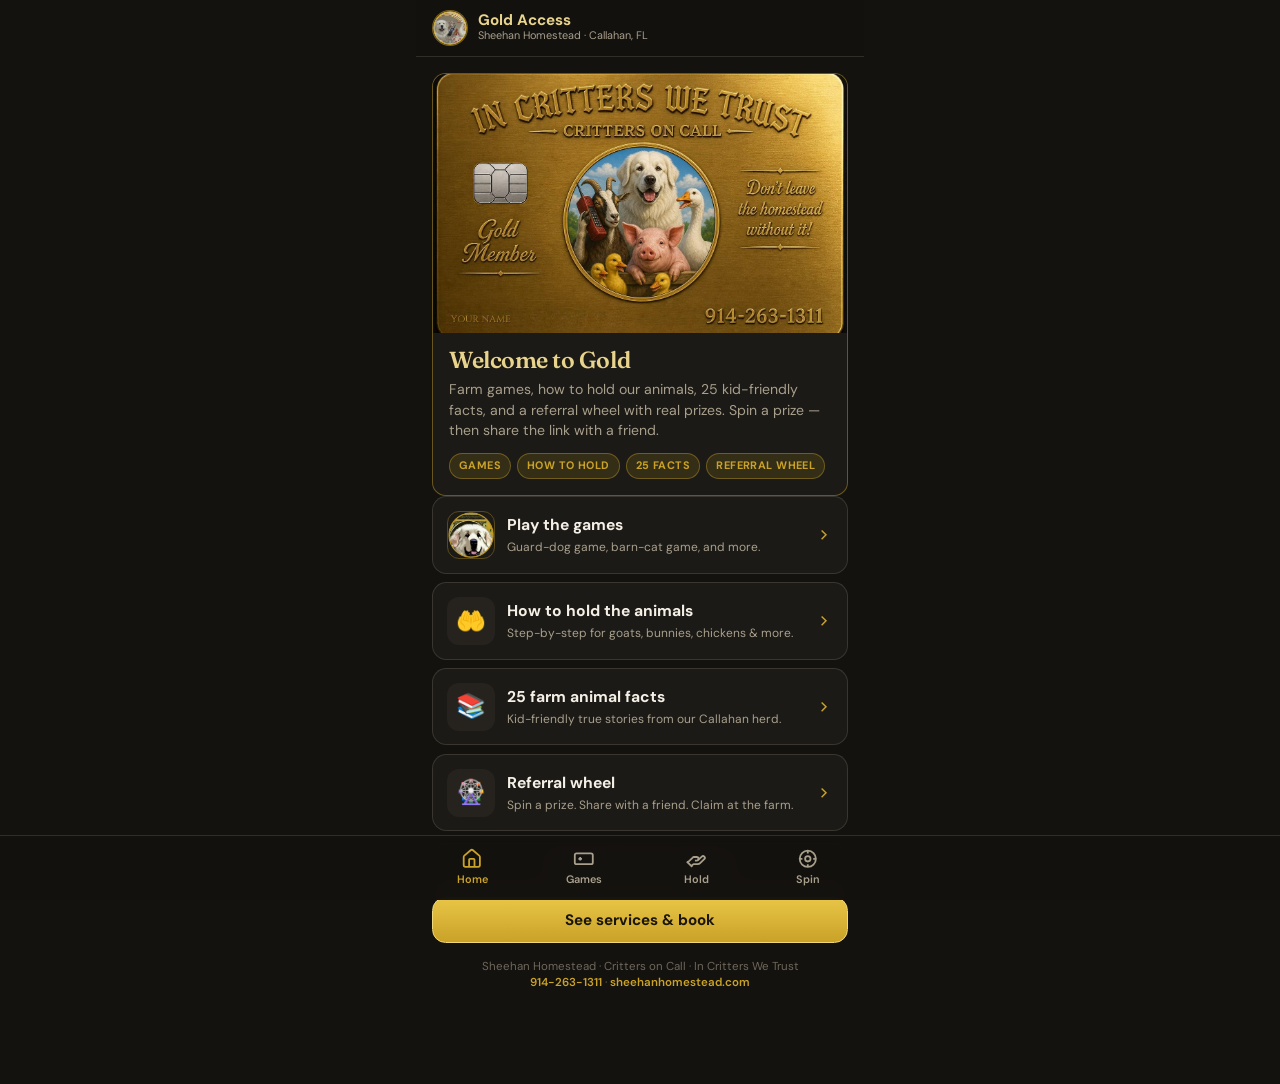
==== commit e562839f: "Remove Durbin Crossing mentions from generic Gold referral wheel" ====
--- a/index.html
+++ b/index.html
@@ -43,7 +43,7 @@
           <img src="assets/gold-card.jpg" alt="Critters on Call Gold membership card" width="1200" height="760" />
           <div class="hero-body">
             <h1>Welcome to Gold</h1>
-            <p class="lede">Farm games, how to hold our animals, 25 kid-friendly facts, and a referral wheel as sweet as Durbin Crossing. Spin a prize — then share the link with a friend.</p>
+            <p class="lede">Farm games, how to hold our animals, 25 kid-friendly facts, and a referral wheel with real prizes. Spin a prize — then share the link with a friend.</p>
             <div class="pill-row">
               <span class="pill">Games</span>
               <span class="pill">How to hold</span>
@@ -157,7 +157,7 @@
       <section class="panel" id="panel-wheel" aria-label="Referral wheel">
         <div class="section-head">
           <h2>Referral wheel</h2>
-          <p>Spin a prize about as generous as Durbin Crossing / Vesta. Then share Gold with a friend — the share link is always the generic Gold page.</p>
+          <p>Spin for a generous prize. Then share Gold with a friend — the share link is always the generic Gold page.</p>
         </div>
         <div class="wheel-wrap">
           <div class="wheel-pointer" aria-hidden="true">▼</div>
@@ -418,7 +418,7 @@
       "</article>";
   });
 
-  /* Referral wheel — Durbin/Vesta-class Stead Spin generosity (16 slices) */
+  /* Referral wheel — Stead Spin prizes (16 slices) */
   var PRIZES = [
     { id: "free-spin-a", label: "Free Spin", short: "FREE<br>SPIN", value: "Priceless redo", note: "Spin again — doesn't use your referral spin.", kind: "again", color: "#EDE6D9", dark: false },
     { id: "farm-10-a", label: "Free $10 farm gift", short: "$10<br>FARM", value: "Free $10 farm gift", note: "Claim at Sheehan Homestead — show this screen.", kind: "gift", color: "#4C6458", dark: true },
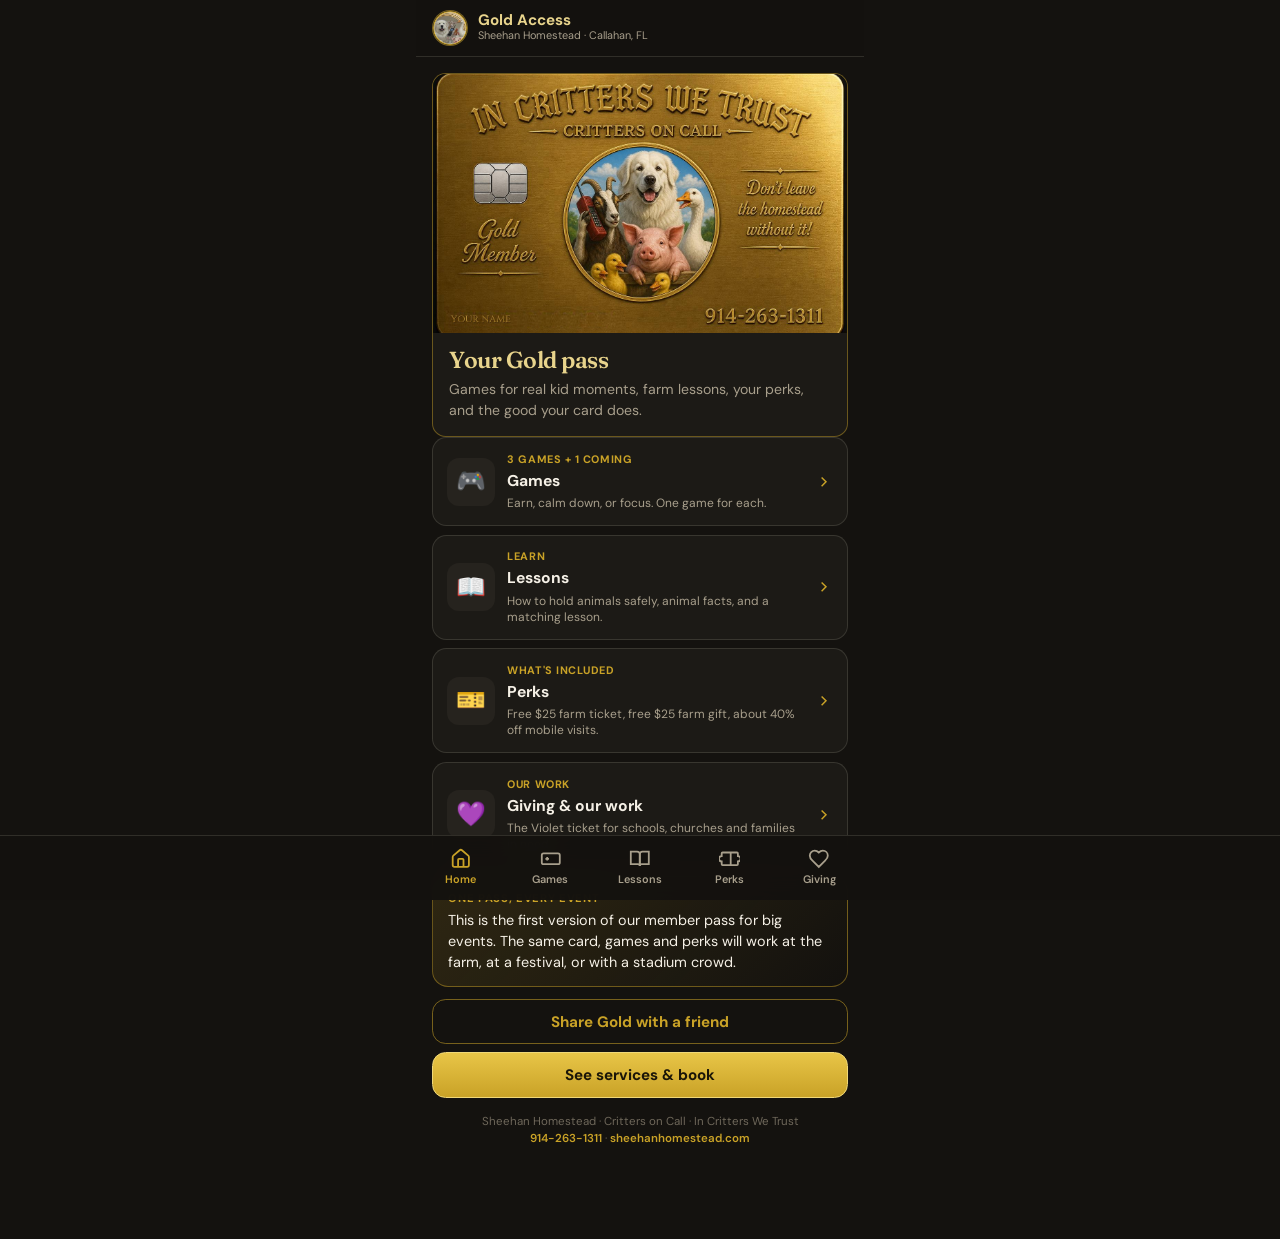
==== commit 67920ec1: "Gold: 3 games + swap slot (earn, calm, focus), Lessons, Perks, Giving panes" ====
--- a/index.html
+++ b/index.html
@@ -4,7 +4,7 @@
 <meta charset="UTF-8" />
 <meta name="viewport" content="width=device-width, initial-scale=1, viewport-fit=cover" />
 <meta name="theme-color" content="#c9a227" />
-<meta name="description" content="Sheehan Homestead Gold — farm games, how to hold the animals, 25 kid facts, and a referral prize wheel. Callahan, FL." />
+<meta name="description" content="Sheehan Homestead Gold — three farm games (earn, calm down, focus), lessons, member perks, and the Violet ticket. Callahan, FL." />
 <meta property="og:title" content="Gold · Sheehan Homestead" />
 <meta property="og:description" content="Play, learn, spin & share. Gifted farm fun from Critters on Call." />
 <meta property="og:image" content="assets/gold-card.jpg" />
@@ -13,7 +13,7 @@
 <link rel="preconnect" href="https://fonts.googleapis.com" />
 <link rel="preconnect" href="https://fonts.gstatic.com" crossorigin />
 <link href="https://fonts.googleapis.com/css2?family=DM+Sans:ital,opsz,wght@0,9..40,400;0,9..40,500;0,9..40,600;0,9..40,700;1,9..40,400&family=Fraunces:ital,opsz,wght@0,9..144,500;0,9..144,600;0,9..144,700;1,9..144,500&display=swap" rel="stylesheet" />
-<link rel="stylesheet" href="css/styles.css?v=3" />
+<link rel="stylesheet" href="css/styles.css?v=4" />
 </head>
 <body>
 <div class="app">
@@ -37,53 +37,51 @@
         <p id="gift-note">Thank you for your review. This Gold access is yours — play, learn, spin, and share with a friend.</p>
       </div>
 
-      <!-- HOME -->
+      <!-- HOME: four clean tiles, each with a cliff note. Click to drill down. -->
       <section class="panel is-on" id="panel-home" aria-label="Home">
         <div class="hero-card">
           <img src="assets/gold-card.jpg" alt="Critters on Call Gold membership card" width="1200" height="760" />
           <div class="hero-body">
-            <h1>Welcome to Gold</h1>
-            <p class="lede">Farm games, how to hold our animals, 25 kid-friendly facts, and a referral wheel with real prizes. Spin a prize — then share the link with a friend.</p>
-            <div class="pill-row">
-              <span class="pill">Games</span>
-              <span class="pill">How to hold</span>
-              <span class="pill">25 facts</span>
-              <span class="pill">Referral wheel</span>
-            </div>
+            <h1>Your Gold pass</h1>
+            <p class="lede">Games for real kid moments, farm lessons, your perks, and the good your card does.</p>
           </div>
         </div>
         <a class="door" href="#games" data-nav="games">
-          <img class="door-thumb" src="assets/sophie.png" alt="" width="48" height="48" />
-          <span class="door-body">
-            <span class="door-title">Play the games</span>
-            <span class="door-desc">Guard-dog game, barn-cat game, and more.</span>
-          </span>
-          <svg class="door-chevron" viewBox="0 0 24 24" fill="none" stroke="currentColor" stroke-width="2"><path d="m9 18 6-6-6-6"/></svg>
-        </a>
-        <a class="door" href="#hold" data-nav="hold">
-          <span class="door-emoji" aria-hidden="true">🤲</span>
-          <span class="door-body">
-            <span class="door-title">How to hold the animals</span>
-            <span class="door-desc">Step-by-step for goats, bunnies, chickens &amp; more.</span>
-          </span>
-          <svg class="door-chevron" viewBox="0 0 24 24" fill="none" stroke="currentColor" stroke-width="2"><path d="m9 18 6-6-6-6"/></svg>
-        </a>
-        <a class="door" href="#facts" data-nav="facts">
-          <span class="door-emoji" aria-hidden="true">📚</span>
-          <span class="door-body">
-            <span class="door-title">25 farm animal facts</span>
-            <span class="door-desc">Kid-friendly true stories from our Callahan herd.</span>
-          </span>
-          <svg class="door-chevron" viewBox="0 0 24 24" fill="none" stroke="currentColor" stroke-width="2"><path d="m9 18 6-6-6-6"/></svg>
-        </a>
-        <a class="door" href="#wheel" data-nav="wheel">
-          <span class="door-emoji" aria-hidden="true">🎡</span>
-          <span class="door-body">
-            <span class="door-title">Referral wheel</span>
-            <span class="door-desc">Spin a prize. Share with a friend. Claim at the farm.</span>
-          </span>
-          <svg class="door-chevron" viewBox="0 0 24 24" fill="none" stroke="currentColor" stroke-width="2"><path d="m9 18 6-6-6-6"/></svg>
-        </a>
+          <span class="door-emoji" aria-hidden="true">🎮</span>
+          <span class="door-body">
+            <span class="door-tag">3 games + 1 coming</span><span class="door-title">Games</span>
+            <span class="door-desc">Earn, calm down, or focus. One game for each.</span>
+          </span>
+          <svg class="door-chevron" viewBox="0 0 24 24" fill="none" stroke="currentColor" stroke-width="2" aria-hidden="true"><path d="m9 18 6-6-6-6"/></svg>
+        </a>
+        <a class="door" href="#lessons" data-nav="lessons">
+          <span class="door-emoji" aria-hidden="true">📖</span>
+          <span class="door-body">
+            <span class="door-tag">Learn</span><span class="door-title">Lessons</span>
+            <span class="door-desc">How to hold animals safely, animal facts, and a matching lesson.</span>
+          </span>
+          <svg class="door-chevron" viewBox="0 0 24 24" fill="none" stroke="currentColor" stroke-width="2" aria-hidden="true"><path d="m9 18 6-6-6-6"/></svg>
+        </a>
+        <a class="door" href="#perks" data-nav="perks">
+          <span class="door-emoji" aria-hidden="true">🎫</span>
+          <span class="door-body">
+            <span class="door-tag">What's included</span><span class="door-title">Perks</span>
+            <span class="door-desc">Free $25 farm ticket, free $25 farm gift, about 40% off mobile visits.</span>
+          </span>
+          <svg class="door-chevron" viewBox="0 0 24 24" fill="none" stroke="currentColor" stroke-width="2" aria-hidden="true"><path d="m9 18 6-6-6-6"/></svg>
+        </a>
+        <a class="door" href="#giving" data-nav="giving">
+          <span class="door-emoji" aria-hidden="true">💜</span>
+          <span class="door-body">
+            <span class="door-tag">Our work</span><span class="door-title">Giving &amp; our work</span>
+            <span class="door-desc">The Violet ticket for schools, churches and families in need.</span>
+          </span>
+          <svg class="door-chevron" viewBox="0 0 24 24" fill="none" stroke="currentColor" stroke-width="2" aria-hidden="true"><path d="m9 18 6-6-6-6"/></svg>
+        </a>
+        <div class="strip">
+          <div class="kicker">One pass, every event</div>
+          <p>This is the first version of our member pass for big events. The same card, games and perks will work at the farm, at a festival, or with a stadium crowd.</p>
+        </div>
         <div class="btn-row">
           <button class="btn btn-outline btn-block" type="button" id="share-home">Share Gold with a friend</button>
           <a class="btn btn-primary btn-block" href="https://www.sheehanhomestead.com/services" target="_blank" rel="noopener">See services &amp; book</a>
@@ -94,50 +92,148 @@
         </p>
       </section>
 
-      <!-- GAMES -->
+      <!-- GAMES: rendered from js/gold-config.js (3 core + 1 swap-in slot) -->
       <section class="panel" id="panel-games" aria-label="Games">
         <div class="section-head">
-          <h2>Farm games</h2>
-          <p>Same Critters Play arcade kids love — livestock guardian dogs guard the barn; barn cats keep the hay clear.</p>
-        </div>
-        <a class="door" href="https://code4crittersoncallapps.github.io/critters-play/pyrenees-guard.html" target="_blank" rel="noopener">
-          <img class="door-thumb" src="assets/sophie.png" alt="" width="48" height="48" />
-          <span class="door-body">
-            <span class="door-title">Pyrenees Guard</span>
-            <span class="door-desc">Great Pyrenees defend the red barn under the live oak.</span>
-          </span>
-          <svg class="door-chevron" viewBox="0 0 24 24" fill="none" stroke="currentColor" stroke-width="2"><path d="m9 18 6-6-6-6"/></svg>
-        </a>
-        <a class="door" href="https://code4crittersoncallapps.github.io/critters-play/barn-cat.html" target="_blank" rel="noopener">
-          <span class="door-emoji" aria-hidden="true">🐈‍⬛</span>
-          <span class="door-body">
-            <span class="door-title">Barncat Defender</span>
-            <span class="door-desc">Whack mice &amp; snakes popping from the hay.</span>
-          </span>
-          <svg class="door-chevron" viewBox="0 0 24 24" fill="none" stroke="currentColor" stroke-width="2"><path d="m9 18 6-6-6-6"/></svg>
-        </a>
-        <a class="door" href="https://code4crittersoncallapps.github.io/critters-play/evade-elon.html" target="_blank" rel="noopener">
-          <span class="door-emoji" aria-hidden="true">🦆</span>
-          <span class="door-body">
-            <span class="door-title">Evade Elon</span>
-            <span class="door-desc">Feed the crew. Don't let the Muscovy steal the grain.</span>
-          </span>
-          <svg class="door-chevron" viewBox="0 0 24 24" fill="none" stroke="currentColor" stroke-width="2"><path d="m9 18 6-6-6-6"/></svg>
-        </a>
-        <a class="door" href="https://code4crittersoncallapps.github.io/critters-play/" target="_blank" rel="noopener">
-          <span class="door-emoji" aria-hidden="true">🎮</span>
-          <span class="door-body">
-            <span class="door-title">Full Critters Play hub</span>
-            <span class="door-desc">Ducks to Bed, Critter Match, and the whole arcade.</span>
-          </span>
-          <svg class="door-chevron" viewBox="0 0 24 24" fill="none" stroke="currentColor" stroke-width="2"><path d="m9 18 6-6-6-6"/></svg>
-        </a>
-        <button class="btn btn-ghost btn-block" type="button" data-nav="wheel" style="margin-top:0.5rem">Done playing? Spin the referral wheel →</button>
+          <a class="back-up" href="#home" data-nav="home">← Home</a>
+          <h2>Gold games</h2>
+          <p>Pick the game for the moment: earn something, calm down, or focus.</p>
+        </div>
+        <div id="games-list"></div>
+        <details class="fine">
+          <summary>How earning works</summary>
+          <p>Beat a game's score in one run and Stead Spin opens on that game. Prizes are real and claimed in person at the farm, like a petting zoo visit or a farm gift. Show the screen.</p>
+          <p>A Gold reward token is coming soon. Nothing to buy and nothing to connect today.</p>
+          <p><a href="#wheel" data-nav="wheel">Referral wheel →</a></p>
+        </details>
+        <p class="footer-tiny"><a href="https://code4crittersoncallapps.github.io/critters-play/" target="_blank" rel="noopener">More games in the free Critters Play arcade</a> (Ducks to Bed and more)</p>
+      </section>
+
+      <!-- LESSONS -->
+      <section class="panel" id="panel-lessons" aria-label="Lessons">
+        <div class="section-head">
+          <a class="back-up" href="#home" data-nav="home">← Home</a>
+          <h2>Lessons</h2>
+          <p>Short, real farm lessons. Read them before a visit and the animals will thank you.</p>
+        </div>
+        <a class="door" href="#hold" data-nav="hold">
+          <span class="door-emoji" aria-hidden="true">🤲</span>
+          <span class="door-body">
+            <span class="door-tag">Safety first</span><span class="door-title">How to hold animals safely</span>
+            <span class="door-desc">Goats, bunnies, chickens, ducks, piglets and more, step by step.</span>
+          </span>
+          <svg class="door-chevron" viewBox="0 0 24 24" fill="none" stroke="currentColor" stroke-width="2" aria-hidden="true"><path d="m9 18 6-6-6-6"/></svg>
+        </a>
+        <a class="door" href="#facts" data-nav="facts">
+          <span class="door-emoji" aria-hidden="true">📚</span>
+          <span class="door-body">
+            <span class="door-tag">25 facts</span><span class="door-title">Animal facts</span>
+            <span class="door-desc">25 true, kid-friendly facts from our Callahan herd.</span>
+          </span>
+          <svg class="door-chevron" viewBox="0 0 24 24" fill="none" stroke="currentColor" stroke-width="2" aria-hidden="true"><path d="m9 18 6-6-6-6"/></svg>
+        </a>
+        <a class="door" href="https://code4crittersoncallapps.github.io/critters-play/critter-match.html" target="_blank" rel="noopener">
+          <span class="door-emoji" aria-hidden="true">🎯</span>
+          <span class="door-body">
+            <span class="door-tag">Matching</span><span class="door-title">Matching lesson: Critter Match</span>
+            <span class="door-desc">Match our animals to learn their names and faces.</span>
+          </span>
+          <svg class="door-chevron" viewBox="0 0 24 24" fill="none" stroke="currentColor" stroke-width="2" aria-hidden="true"><path d="M7 17 17 7M8 7h9v9"/></svg>
+        </a>
+        <a class="door" href="https://code4crittersoncallapps.github.io/critters-play/farm-school/" target="_blank" rel="noopener">
+          <span class="door-emoji" aria-hidden="true">🏫</span>
+          <span class="door-body">
+            <span class="door-tag">5 lessons</span><span class="door-title">Farm School</span>
+            <span class="door-desc">Five short lessons a parent can do with a kid, then a five-question check.</span>
+          </span>
+          <svg class="door-chevron" viewBox="0 0 24 24" fill="none" stroke="currentColor" stroke-width="2" aria-hidden="true"><path d="M7 17 17 7M8 7h9v9"/></svg>
+        </a>
+      </section>
+
+      <!-- PERKS: wording from the Gold talk track (bdr/scripts/06_gold_card_pitch.md) and pricing.html -->
+      <section class="panel" id="panel-perks" aria-label="Perks">
+        <div class="section-head">
+          <a class="back-up" href="#home" data-nav="home">← Home</a>
+          <h2>What's included in Gold</h2>
+          <p>Show your Gold screen at the farm or mention it when you book.</p>
+        </div>
+        <a class="door" href="https://code4crittersoncallapps.github.io/critters-on-call/book/?product=farm-pair-ticket" target="_blank" rel="noopener">
+          <span class="door-emoji" aria-hidden="true">🎟️</span>
+          <span class="door-body">
+            <span class="door-tag">Included</span><span class="door-title">Free $25 farm ticket</span>
+            <span class="door-desc">A free 2-person farm visit (our $25 Visit Us ticket).</span>
+          </span>
+          <svg class="door-chevron" viewBox="0 0 24 24" fill="none" stroke="currentColor" stroke-width="2" aria-hidden="true"><path d="M7 17 17 7M8 7h9v9"/></svg>
+        </a>
+        <a class="door" href="https://www.sheehanhomestead.com/services" target="_blank" rel="noopener">
+          <span class="door-emoji" aria-hidden="true">🎁</span>
+          <span class="door-body">
+            <span class="door-tag">Included</span><span class="door-title">Free $25 farm gift</span>
+            <span class="door-desc">A $25 farm gift credit. Pick it up at the homestead.</span>
+          </span>
+          <svg class="door-chevron" viewBox="0 0 24 24" fill="none" stroke="currentColor" stroke-width="2" aria-hidden="true"><path d="M7 17 17 7M8 7h9v9"/></svg>
+        </a>
+        <a class="door" href="https://code4crittersoncallapps.github.io/critters-on-call/book/?product=critter-gold" target="_blank" rel="noopener">
+          <span class="door-emoji" aria-hidden="true">🚚</span>
+          <span class="door-body">
+            <span class="door-tag">Member pricing</span><span class="door-title">About 40% off mobile visits, camps &amp; field trips</span>
+            <span class="door-desc">Member pricing when we come to you, plus camps and field trips.</span>
+          </span>
+          <svg class="door-chevron" viewBox="0 0 24 24" fill="none" stroke="currentColor" stroke-width="2" aria-hidden="true"><path d="M7 17 17 7M8 7h9v9"/></svg>
+        </a>
+        <details class="fine">
+          <summary>The fine print</summary>
+          <p>Mobile visits: 25% off services and 50% off travel, which works out to about 40% off a typical visit. Ask us for your member price on camps and field trips.</p>
+          <p>Joining for $50? The $50 goes toward your next mobile or farm booking.</p>
+          <p>Founding Gold: the first 1,000 people who spend $1 or more get a numbered Founding card.</p>
+        </details>
+        <a class="door" href="#wheel" data-nav="wheel">
+          <span class="door-emoji" aria-hidden="true">🎡</span>
+          <span class="door-body">
+            <span class="door-tag">Bonus</span><span class="door-title">Referral wheel</span>
+            <span class="door-desc">Spin a prize, then share Gold with a friend.</span>
+          </span>
+          <svg class="door-chevron" viewBox="0 0 24 24" fill="none" stroke="currentColor" stroke-width="2" aria-hidden="true"><path d="m9 18 6-6-6-6"/></svg>
+        </a>
+      </section>
+
+      <!-- GIVING / OUR WORK -->
+      <section class="panel" id="panel-giving" aria-label="Giving and our work">
+        <div class="section-head">
+          <a class="back-up" href="#home" data-nav="home">← Home</a>
+          <h2>Giving &amp; our work</h2>
+          <p>Your Gold card helps us bring animals to kids who don't get to see them.</p>
+        </div>
+        <a class="door" href="https://code4crittersoncallapps.github.io/critters-on-call/book/?product=violet-card" target="_blank" rel="noopener">
+          <span class="door-emoji" aria-hidden="true">💜</span>
+          <span class="door-body">
+            <span class="door-tag">Giving</span><span class="door-title">Violet ticket</span>
+            <span class="door-desc">Named for our daughter, Violet. A discounted rate for schools, churches and families in need.</span>
+          </span>
+          <svg class="door-chevron" viewBox="0 0 24 24" fill="none" stroke="currentColor" stroke-width="2" aria-hidden="true"><path d="M7 17 17 7M8 7h9v9"/></svg>
+        </a>
+        <a class="door" href="https://www.sheehanhomestead.com/services" target="_blank" rel="noopener">
+          <span class="door-emoji" aria-hidden="true">🌳</span>
+          <span class="door-body">
+            <span class="door-tag">Our work</span><span class="door-title">The work we do</span>
+            <span class="door-desc">Mobile petting zoos, farm visits, STEM on Call classes, homeschool, camps and calm bunny visits for seniors.</span>
+          </span>
+          <svg class="door-chevron" viewBox="0 0 24 24" fill="none" stroke="currentColor" stroke-width="2" aria-hidden="true"><path d="M7 17 17 7M8 7h9v9"/></svg>
+        </a>
+        <a class="door" href="sms:9142631311">
+          <span class="door-emoji" aria-hidden="true">💬</span>
+          <span class="door-body">
+            <span class="door-tag">Refer</span><span class="door-title">Know a school or church?</span>
+            <span class="door-desc">Text us at 914-263-1311 and we'll reach out.</span>
+          </span>
+          <svg class="door-chevron" viewBox="0 0 24 24" fill="none" stroke="currentColor" stroke-width="2" aria-hidden="true"><path d="m9 18 6-6-6-6"/></svg>
+        </a>
       </section>
 
       <!-- HOLD -->
       <section class="panel" id="panel-hold" aria-label="How to hold">
         <div class="section-head">
+          <a class="back-up" href="#lessons" data-nav="lessons">← Lessons</a>
           <h2>How to hold the animals</h2>
           <p>Calm voice. Soft hands. Always with a grown-up nearby. Same protocol we teach helpers on Critters on Call.</p>
         </div>
@@ -147,6 +243,7 @@
       <!-- FACTS -->
       <section class="panel" id="panel-facts" aria-label="Facts">
         <div class="section-head">
+          <a class="back-up" href="#lessons" data-nav="lessons">← Lessons</a>
           <h2>25 farm animal facts</h2>
           <p>Real herd knowledge from Sheehan Homestead — goats, ducks, Pyrenees, chickens, bunnies, and more.</p>
         </div>
@@ -156,6 +253,7 @@
       <!-- WHEEL -->
       <section class="panel" id="panel-wheel" aria-label="Referral wheel">
         <div class="section-head">
+          <a class="back-up" href="#perks" data-nav="perks">← Perks</a>
           <h2>Referral wheel</h2>
           <p>Spin for a generous prize. Then share Gold with a friend — the share link is always the generic Gold page.</p>
         </div>
@@ -185,26 +283,31 @@
   <nav class="bottom-nav" aria-label="Primary">
     <div class="bottom-nav-inner">
       <a class="nav-link is-active" href="#home" data-nav="home">
-        <svg viewBox="0 0 24 24" fill="none" stroke="currentColor" stroke-width="2"><path d="M15 21v-8a1 1 0 0 0-1-1h-4a1 1 0 0 0-1 1v8"/><path d="M3 10a2 2 0 0 1 .709-1.528l7-5.999a2 2 0 0 1 2.582 0l7 5.999A2 2 0 0 1 21 10v9a2 2 0 0 1-2 2H5a2 2 0 0 1-2-2z"/></svg>
+        <svg viewBox="0 0 24 24" fill="none" stroke="currentColor" stroke-width="2" aria-hidden="true"><path d="M15 21v-8a1 1 0 0 0-1-1h-4a1 1 0 0 0-1 1v8"/><path d="M3 10a2 2 0 0 1 .709-1.528l7-5.999a2 2 0 0 1 2.582 0l7 5.999A2 2 0 0 1 21 10v9a2 2 0 0 1-2 2H5a2 2 0 0 1-2-2z"/></svg>
         Home
       </a>
       <a class="nav-link" href="#games" data-nav="games">
-        <svg viewBox="0 0 24 24" fill="none" stroke="currentColor" stroke-width="2"><rect x="2" y="6" width="20" height="12" rx="2"/><path d="M6 12h4M8 10v4M15 11h.01M18 13h.01"/></svg>
+        <svg viewBox="0 0 24 24" fill="none" stroke="currentColor" stroke-width="2" aria-hidden="true"><rect x="2" y="6" width="20" height="12" rx="2"/><path d="M6 12h4M8 10v4M15 11h.01M18 13h.01"/></svg>
         Games
       </a>
-      <a class="nav-link" href="#hold" data-nav="hold">
-        <svg viewBox="0 0 24 24" fill="none" stroke="currentColor" stroke-width="2"><path d="M11 14h2a2 2 0 0 0 0-4h-3c-.6 0-1.1.2-1.4.6L3 16"/><path d="m7 20 1.6-1.4c.3-.4.8-.6 1.4-.6h4c1.1 0 2.1-.4 2.8-1.2l4.6-4.4a2 2 0 0 0-2.75-2.91l-4.2 3.9"/><path d="m2 15 6 6"/></svg>
-        Hold
+      <a class="nav-link" href="#lessons" data-nav="lessons">
+        <svg viewBox="0 0 24 24" fill="none" stroke="currentColor" stroke-width="2" aria-hidden="true"><path d="M2 4h7a3 3 0 0 1 3 3v13a2 2 0 0 0-2-2H2z"/><path d="M22 4h-7a3 3 0 0 0-3 3v13a2 2 0 0 1 2-2h8z"/></svg>
+        Lessons
       </a>
-      <a class="nav-link" href="#wheel" data-nav="wheel">
-        <svg viewBox="0 0 24 24" fill="none" stroke="currentColor" stroke-width="2"><circle cx="12" cy="12" r="9"/><circle cx="12" cy="12" r="3"/><path d="M12 3v3M12 18v3M3 12h3M18 12h3"/></svg>
-        Spin
+      <a class="nav-link" href="#perks" data-nav="perks">
+        <svg viewBox="0 0 24 24" fill="none" stroke="currentColor" stroke-width="2" aria-hidden="true"><path d="M3 9a2 2 0 0 0 0 6v3a1 1 0 0 0 1 1h16a1 1 0 0 0 1-1v-3a2 2 0 0 0 0-6V6a1 1 0 0 0-1-1H4a1 1 0 0 0-1 1z"/><path d="M13 5v14"/></svg>
+        Perks
+      </a>
+      <a class="nav-link" href="#giving" data-nav="giving">
+        <svg viewBox="0 0 24 24" fill="none" stroke="currentColor" stroke-width="2" aria-hidden="true"><path d="M19 14c1.49-1.46 3-3.21 3-5.5A5.5 5.5 0 0 0 16.5 3c-1.76 0-3 .5-4.5 2-1.5-1.5-2.74-2-4.5-2A5.5 5.5 0 0 0 2 8.5c0 2.3 1.5 4.05 3 5.5l7 7Z"/></svg>
+        Giving
       </a>
     </div>
   </nav>
 </div>
 <div class="share-toast" id="share-toast" role="status">Link copied</div>
 
+<script src="js/gold-config.js?v=4"></script>
 <script>
 (function () {
   var PLAY = "https://code4crittersoncallapps.github.io/critters-play/";
@@ -267,8 +370,48 @@
   document.getElementById("share-home").addEventListener("click", shareGold);
   document.getElementById("share-win").addEventListener("click", shareGold);
 
+  /* Gold games, from js/gold-config.js */
+  (function renderGames() {
+    var list = document.getElementById("games-list");
+    var games = window.GOLD_GAMES || [];
+    var base = window.GOLD_PLAY || PLAY;
+    var chev = '<svg class="door-chevron" viewBox="0 0 24 24" fill="none" stroke="currentColor" stroke-width="2" aria-hidden="true"><path d="M7 17 17 7M8 7h9v9"/></svg>';
+    function esc(t) { return String(t).replace(/[&<>"]/g, function (c) { return { "&": "&amp;", "<": "&lt;", ">": "&gt;", '"': "&quot;" }[c]; }); }
+    games.forEach(function (g) {
+      var live = g.status === "live" && g.href;
+      var icon = g.thumb
+        ? '<img class="door-thumb" src="' + esc(g.thumb) + '" alt="" width="48" height="48" />'
+        : '<span class="door-emoji" aria-hidden="true">' + esc(g.emoji || "🎮") + "</span>";
+      var body =
+        icon +
+        '<span class="door-body">' +
+        '<span class="door-tag tone-' + esc(g.tone || "soon") + '">' + esc(g.problem) + "</span>" +
+        '<span class="door-title">' + esc(g.title) + "</span>" +
+        '<span class="door-solves">' + esc(g.solves) + "</span>" +
+        '<span class="door-desc">' + esc(g.note) + "</span>" +
+        "</span>";
+      var el;
+      if (live) {
+        el = document.createElement("a");
+        el.href = /^https?:/.test(g.href) ? g.href : base + g.href;
+        el.target = "_blank";
+        el.rel = "noopener";
+        el.innerHTML = body + chev;
+      } else {
+        el = document.createElement("div");
+        el.setAttribute("aria-disabled", "true");
+        el.innerHTML = body;
+      }
+      el.className = "door door-game" + (live ? "" : " is-soon");
+      el.setAttribute("data-game", g.id);
+      list.appendChild(el);
+    });
+  })();
+
   /* Tabs */
-  var panels = ["home", "games", "hold", "facts", "wheel"];
+  var panels = ["home", "games", "lessons", "perks", "giving", "hold", "facts", "wheel"];
+  /* Sub-panels light up their parent tab */
+  var NAV_PARENT = { hold: "lessons", facts: "lessons", wheel: "perks" };
   function showPanel(id) {
     if (panels.indexOf(id) < 0) id = "home";
     panels.forEach(function (p) {
@@ -276,14 +419,13 @@
       if (el) el.classList.toggle("is-on", p === id);
     });
     document.querySelectorAll(".nav-link").forEach(function (a) {
-      a.classList.toggle("is-active", a.getAttribute("data-nav") === id);
+      a.classList.toggle("is-active", a.getAttribute("data-nav") === (NAV_PARENT[id] || id));
     });
     window.scrollTo({ top: 0, behavior: "smooth" });
   }
   function navFromHash() {
     var h = (location.hash || "#home").replace(/^#/, "") || "home";
-    if (h === "facts" || h === "hold" || h === "games" || h === "wheel" || h === "home") showPanel(h);
-    else showPanel("home");
+    showPanel(panels.indexOf(h) >= 0 ? h : "home");
   }
   document.querySelectorAll("[data-nav]").forEach(function (el) {
     el.addEventListener("click", function (e) {
--- a/css/styles.css
+++ b/css/styles.css
@@ -297,3 +297,23 @@
   .prize-wheel { transition-duration: 0.01ms !important; }
   html { scroll-behavior: auto; }
 }
+
+/* v4 Gold restructure: tags, cliff notes, drill-down, fine print, strip */
+.door-tag { display: inline-block; align-self: flex-start; font-size: 0.68rem; font-weight: 700; letter-spacing: 0.05em; text-transform: uppercase; color: var(--gold); margin-bottom: 0.15rem; }
+.door-tag.tone-earn { color: var(--gold); }
+.door-tag.tone-calm { color: #8fc49a; }
+.door-tag.tone-focus { color: #e79a74; }
+.door-tag.tone-soon { color: var(--muted); }
+.door-solves { display: block; font-size: 0.85rem; font-weight: 600; color: var(--fg); opacity: 0.9; margin-top: 0.1rem; }
+.door-body { display: flex; flex-direction: column; }
+.door.is-soon { opacity: 0.6; border-style: dashed; cursor: default; }
+.back-up { display: inline-block; font-size: 0.85rem; font-weight: 600; color: var(--muted); text-decoration: none; margin-bottom: 0.35rem; }
+.back-up:hover { color: var(--accent); }
+.fine { background: var(--surface); border: 1px solid var(--border); border-radius: var(--radius); padding: 0.7rem 0.9rem; margin: 0.5rem 0; }
+.fine summary { cursor: pointer; font-weight: 600; color: var(--accent); }
+.fine p { margin: 0.55rem 0 0; font-size: 0.9rem; line-height: 1.45; color: var(--muted); }
+.fine a { color: var(--accent); }
+.strip { background: linear-gradient(135deg, var(--gold-soft), transparent); border: 1px solid var(--gold-ring); border-radius: var(--radius); padding: 0.8rem 0.95rem; margin: 0.6rem 0; }
+.strip .kicker { font-size: 0.7rem; font-weight: 700; letter-spacing: 0.06em; text-transform: uppercase; color: var(--gold); }
+.strip p { margin: 0.25rem 0 0; font-size: 0.9rem; line-height: 1.45; color: var(--fg); }
+.bottom-nav-inner { grid-template-columns: repeat(5, 1fr); }
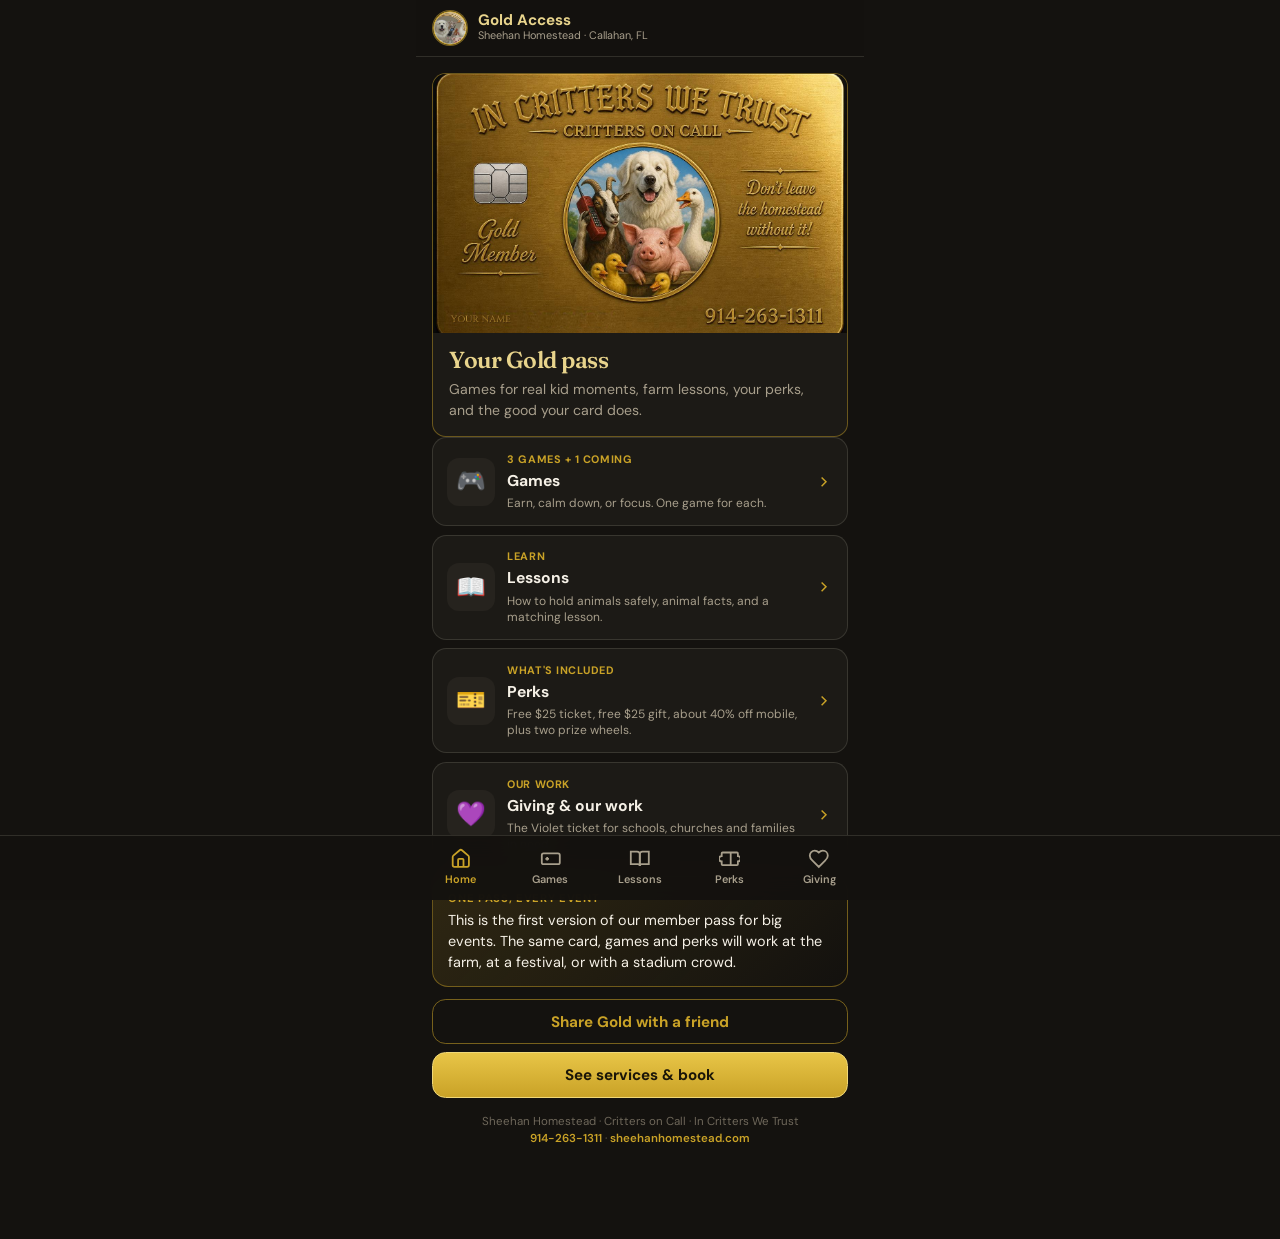
==== commit ac219dcc: "Gold: referral + gift wheel, one spin each a month, send a wheel (?for=Name&wheel=)" ====
--- a/index.html
+++ b/index.html
@@ -13,7 +13,7 @@
 <link rel="preconnect" href="https://fonts.googleapis.com" />
 <link rel="preconnect" href="https://fonts.gstatic.com" crossorigin />
 <link href="https://fonts.googleapis.com/css2?family=DM+Sans:ital,opsz,wght@0,9..40,400;0,9..40,500;0,9..40,600;0,9..40,700;1,9..40,400&family=Fraunces:ital,opsz,wght@0,9..144,500;0,9..144,600;0,9..144,700;1,9..144,500&display=swap" rel="stylesheet" />
-<link rel="stylesheet" href="css/styles.css?v=4" />
+<link rel="stylesheet" href="css/styles.css?v=5" />
 </head>
 <body>
 <div class="app">
@@ -34,7 +34,8 @@
       <div class="gift-banner" id="gift-banner" role="status">
         <div class="kicker">Personal gift</div>
         <h2 id="gift-title">Gifted to Miss Lisa</h2>
-        <p id="gift-note">Thank you for your review. This Gold access is yours — play, learn, spin, and share with a friend.</p>
+        <p id="gift-note">A gift from Sheehan Homestead. This Gold access is yours: play, learn, spin, and share with a friend.</p>
+        <a class="btn btn-primary btn-block" id="gift-cta" href="#wheels" data-nav="wheels" hidden style="margin-top:0.6rem">Spin your wheel</a>
       </div>
 
       <!-- HOME: four clean tiles, each with a cliff note. Click to drill down. -->
@@ -66,7 +67,7 @@
           <span class="door-emoji" aria-hidden="true">🎫</span>
           <span class="door-body">
             <span class="door-tag">What's included</span><span class="door-title">Perks</span>
-            <span class="door-desc">Free $25 farm ticket, free $25 farm gift, about 40% off mobile visits.</span>
+            <span class="door-desc">Free $25 ticket, free $25 gift, about 40% off mobile, plus two prize wheels.</span>
           </span>
           <svg class="door-chevron" viewBox="0 0 24 24" fill="none" stroke="currentColor" stroke-width="2" aria-hidden="true"><path d="m9 18 6-6-6-6"/></svg>
         </a>
@@ -104,7 +105,7 @@
           <summary>How earning works</summary>
           <p>Beat a game's score in one run and Stead Spin opens on that game. Prizes are real and claimed in person at the farm, like a petting zoo visit or a farm gift. Show the screen.</p>
           <p>A Gold reward token is coming soon. Nothing to buy and nothing to connect today.</p>
-          <p><a href="#wheel" data-nav="wheel">Referral wheel →</a></p>
+          <p><a href="#wheels" data-nav="wheels">Your wheels →</a></p>
         </details>
         <p class="footer-tiny"><a href="https://code4crittersoncallapps.github.io/critters-play/" target="_blank" rel="noopener">More games in the free Critters Play arcade</a> (Ducks to Bed and more)</p>
       </section>
@@ -187,11 +188,11 @@
           <p>Joining for $50? The $50 goes toward your next mobile or farm booking.</p>
           <p>Founding Gold: the first 1,000 people who spend $1 or more get a numbered Founding card.</p>
         </details>
-        <a class="door" href="#wheel" data-nav="wheel">
+        <a class="door" href="#wheels" data-nav="wheels">
           <span class="door-emoji" aria-hidden="true">🎡</span>
           <span class="door-body">
-            <span class="door-tag">Bonus</span><span class="door-title">Referral wheel</span>
-            <span class="door-desc">Spin a prize, then share Gold with a friend.</span>
+            <span class="door-tag">2 wheels · 1 spin each a month</span><span class="door-title">Your wheels</span>
+            <span class="door-desc">The referral wheel and the Stead Spin gift wheel. Send a spin to a friend.</span>
           </span>
           <svg class="door-chevron" viewBox="0 0 24 24" fill="none" stroke="currentColor" stroke-width="2" aria-hidden="true"><path d="m9 18 6-6-6-6"/></svg>
         </a>
@@ -250,10 +251,48 @@
         <div id="facts-list"></div>
       </section>
 
+      <!-- WHEELS: referral wheel (in-page) + gift wheel (Stead Spin). One spin each per month on this device. -->
+      <section class="panel" id="panel-wheels" aria-label="Your wheels">
+        <div class="section-head">
+          <a class="back-up" href="#perks" data-nav="perks">← Perks</a>
+          <h2>Your wheels</h2>
+          <p>Two wheels. Gold members get one spin on each every month. Prizes are claimed in person at the farm.</p>
+        </div>
+        <a class="door" href="#wheel" data-nav="wheel" id="ref-door">
+          <span class="door-emoji" aria-hidden="true">🎡</span>
+          <span class="door-body">
+            <span class="door-tag" id="ref-status">1 spin this month</span><span class="door-title">Referral wheel</span>
+            <span class="door-desc">Spin a prize, then share Gold with a friend.</span>
+          </span>
+          <svg class="door-chevron" viewBox="0 0 24 24" fill="none" stroke="currentColor" stroke-width="2" aria-hidden="true"><path d="m9 18 6-6-6-6"/></svg>
+        </a>
+        <a class="door" href="https://code4crittersoncallapps.github.io/critters-on-call/giving-wheel/" target="_blank" rel="noopener" id="gift-door">
+          <span class="door-emoji" aria-hidden="true">🎁</span>
+          <span class="door-body">
+            <span class="door-tag" id="gift-status">1 spin this month</span><span class="door-title">Gift wheel · Stead Spin</span>
+            <span class="door-desc">16 chances to win farm gifts and tickets.</span>
+          </span>
+          <svg class="door-chevron" viewBox="0 0 24 24" fill="none" stroke="currentColor" stroke-width="2" aria-hidden="true"><path d="M7 17 17 7M8 7h9v9"/></svg>
+        </a>
+        <div class="send-card">
+          <div class="kicker">Send a wheel</div>
+          <p>Give someone their own spin. They get a link with their name on it.</p>
+          <label class="field-label" for="send-name">Their first name</label>
+          <input class="field" id="send-name" type="text" maxlength="40" autocomplete="off" placeholder="e.g. Jake" />
+          <div class="seg" role="radiogroup" aria-label="Which wheel">
+            <label><input type="radio" name="send-wheel" value="referral" checked /> Referral wheel</label>
+            <label><input type="radio" name="send-wheel" value="gift" /> Gift wheel</label>
+          </div>
+          <button class="btn btn-primary btn-block" type="button" id="send-btn">Send a wheel</button>
+          <p class="send-out" id="send-out" hidden></p>
+        </div>
+        <p class="footer-tiny">One spin per wheel per month on this device · Free Spin doesn't count · honor system</p>
+      </section>
+
       <!-- WHEEL -->
       <section class="panel" id="panel-wheel" aria-label="Referral wheel">
         <div class="section-head">
-          <a class="back-up" href="#perks" data-nav="perks">← Perks</a>
+          <a class="back-up" href="#wheels" data-nav="wheels">← Your wheels</a>
           <h2>Referral wheel</h2>
           <p>Spin for a generous prize. Then share Gold with a friend — the share link is always the generic Gold page.</p>
         </div>
@@ -264,6 +303,7 @@
           </div>
         </div>
         <button class="btn btn-primary btn-block" type="button" id="spin-btn">Spin &amp; share with a friend</button>
+        <p class="month-note" id="ref-lock-note" hidden></p>
         <div class="win-card" id="win-card" hidden>
           <div class="kicker">You won</div>
           <h3 id="win-label"></h3>
@@ -327,7 +367,24 @@
     var pretty = /^lisa$/i.test(forName) ? "Miss Lisa" : (/^miss\s/i.test(forName) ? forName : "Miss " + forName);
     document.getElementById("gift-title").textContent = "Gifted to " + pretty;
     document.getElementById("gift-note").textContent =
-      "Thank you for your review. This Gold access is yours — play, learn, spin, and share with a friend.";
+      "A gift from Sheehan Homestead. This Gold access is yours: play, learn, spin, and share with a friend.";
+    var sentWheel = params.get("wheel");
+    if (sentWheel === "referral" || sentWheel === "gift") {
+      document.getElementById("gift-title").textContent = forName + ", a Gold member sent you a spin";
+      document.getElementById("gift-note").textContent = sentWheel === "gift"
+        ? "Your spin on the Stead Spin gift wheel is ready. Prizes are claimed in person at Sheehan Homestead."
+        : "Your spin on the referral wheel is ready. Prizes are claimed in person at Sheehan Homestead.";
+      var cta = document.getElementById("gift-cta");
+      cta.hidden = false;
+      if (sentWheel === "gift") {
+        cta.removeAttribute("data-nav");
+        cta.href = "https://code4crittersoncallapps.github.io/critters-on-call/giving-wheel/";
+        cta.target = "_blank"; cta.rel = "noopener";
+      } else {
+        cta.href = "#wheel"; cta.setAttribute("data-nav", "wheel");
+      }
+      pretty = forName;
+    }
     giftBanner.classList.add("is-on");
     document.title = "Gold for " + pretty + " · Sheehan Homestead";
   }
@@ -408,10 +465,64 @@
     });
   })();
 
+  /* Monthly spin lock (device localStorage, Eastern time month). ?reset=1 clears it. */
+  var REF_KEY = "gold_referral_spin_month_v1";
+  var GIFT_KEY = "gold_gift_spin_month_v1";
+  function monthKey(d) {
+    try {
+      var p = new Intl.DateTimeFormat("en-CA", { timeZone: "America/New_York", year: "numeric", month: "2-digit" }).formatToParts(d || new Date());
+      var y = "", m = "";
+      p.forEach(function (x) { if (x.type === "year") y = x.value; if (x.type === "month") m = x.value; });
+      return y + "-" + m;
+    } catch (e) { var n = d || new Date(); return n.getFullYear() + "-" + String(n.getMonth() + 1).padStart(2, "0"); }
+  }
+  function nextMonthName() {
+    var n = new Date(); var d = new Date(n.getFullYear(), n.getMonth() + 1, 1);
+    return d.toLocaleString("en-US", { month: "long" });
+  }
+  function usedThisMonth(key) { try { return localStorage.getItem(key) === monthKey(); } catch (e) { return false; } }
+  function markUsed(key) { try { localStorage.setItem(key, monthKey()); } catch (e) {} }
+  if (params.get("reset") === "1") { try { localStorage.removeItem(REF_KEY); localStorage.removeItem(GIFT_KEY); } catch (e) {} }
+  function syncWheelStatus() {
+    var r = usedThisMonth(REF_KEY), g = usedThisMonth(GIFT_KEY);
+    document.getElementById("ref-status").textContent = r ? "Spun this month · next in " + nextMonthName() : "1 spin this month";
+    document.getElementById("gift-status").textContent = g ? "Spun this month · next in " + nextMonthName() : "1 spin this month";
+    document.getElementById("gift-door").classList.toggle("is-used", g);
+    document.getElementById("ref-door").classList.toggle("is-used", r);
+  }
+  window.GoldWheels = { used: usedThisMonth, mark: markUsed, sync: function () { syncWheelStatus(); }, REF_KEY: REF_KEY, GIFT_KEY: GIFT_KEY, nextMonthName: nextMonthName };
+  syncWheelStatus();
+  document.getElementById("gift-door").addEventListener("click", function (e) {
+    if (usedThisMonth(GIFT_KEY)) {
+      e.preventDefault();
+      toast("Gift wheel used this month · next in " + nextMonthName());
+      return;
+    }
+    markUsed(GIFT_KEY);
+    setTimeout(syncWheelStatus, 50);
+  });
+
+  /* Send a wheel: ?for=Name&wheel=referral|gift */
+  document.getElementById("send-btn").addEventListener("click", async function () {
+    var raw = document.getElementById("send-name").value.trim().slice(0, 40);
+    var out = document.getElementById("send-out");
+    if (!raw) { toast("Add their first name"); document.getElementById("send-name").focus(); return; }
+    var which = (document.querySelector('input[name="send-wheel"]:checked') || {}).value || "referral";
+    var url = genericShareUrl() + "?for=" + encodeURIComponent(raw) + "&wheel=" + which;
+    var text = raw + ", you've got a spin on the Sheehan Homestead " + (which === "gift" ? "gift wheel" : "referral wheel") + ". Prizes are claimed at the farm.";
+    out.hidden = false;
+    out.textContent = url;
+    try {
+      if (navigator.share) { await navigator.share({ title: "A spin for " + raw, text: text, url: url }); toast("Sent"); return; }
+    } catch (e) { if (e && e.name === "AbortError") return; }
+    try { await navigator.clipboard.writeText(url); toast("Link copied · paste it in a text"); }
+    catch (e2) { prompt("Copy this link:", url); }
+  });
+
   /* Tabs */
-  var panels = ["home", "games", "lessons", "perks", "giving", "hold", "facts", "wheel"];
+  var panels = ["home", "games", "lessons", "perks", "giving", "hold", "facts", "wheels", "wheel"];
   /* Sub-panels light up their parent tab */
-  var NAV_PARENT = { hold: "lessons", facts: "lessons", wheel: "perks" };
+  var NAV_PARENT = { hold: "lessons", facts: "lessons", wheels: "perks", wheel: "perks" };
   function showPanel(id) {
     if (panels.indexOf(id) < 0) id = "home";
     panels.forEach(function (p) {
@@ -433,7 +544,7 @@
       if (!id) return;
       e.preventDefault();
       /* keep ?for= in search; panel lives in hash */
-      var qs = forName ? ("?for=" + encodeURIComponent(params.get("for"))) : "";
+      var qs = forName ? ("?for=" + encodeURIComponent(params.get("for")) + (params.get("wheel") ? "&wheel=" + encodeURIComponent(params.get("wheel")) : "")) : "";
       history.replaceState(null, "", qs + "#" + id);
       showPanel(id);
     });
@@ -608,8 +719,19 @@
     return Math.floor(Math.random() * n);
   }
 
+  var refLockNote = document.getElementById("ref-lock-note");
+  var freeRedo = false;
+  function lockReferral() {
+    spinBtn.disabled = true;
+    spinBtn.classList.add("is-locked");
+    spinBtn.textContent = "Next spin in " + window.GoldWheels.nextMonthName();
+    refLockNote.hidden = false;
+    refLockNote.textContent = "You've had this month's referral spin. Send a wheel to a friend while you wait.";
+  }
+  if (window.GoldWheels.used(window.GoldWheels.REF_KEY)) lockReferral();
   spinBtn.addEventListener("click", function () {
     if (spinning) return;
+    if (!freeRedo && window.GoldWheels.used(window.GoldWheels.REF_KEY)) { lockReferral(); return; }
     spinning = true;
     spinBtn.disabled = true;
     spinBtn.classList.add("is-locked");
@@ -630,13 +752,15 @@
       document.getElementById("win-note").textContent = prize.note;
       winCard.hidden = false;
       if (prize.kind === "again") {
+        freeRedo = true;
         spinBtn.disabled = false;
         spinBtn.classList.remove("is-locked");
         spinBtn.textContent = "Spin again (free)";
       } else {
-        spinBtn.disabled = false;
-        spinBtn.classList.remove("is-locked");
-        spinBtn.textContent = "Spin again";
+        freeRedo = false;
+        window.GoldWheels.mark(window.GoldWheels.REF_KEY);
+        window.GoldWheels.sync();
+        lockReferral();
       }
       /* Nudge share after a win */
     }, ms);
--- a/css/styles.css
+++ b/css/styles.css
@@ -317,3 +317,15 @@
 .strip .kicker { font-size: 0.7rem; font-weight: 700; letter-spacing: 0.06em; text-transform: uppercase; color: var(--gold); }
 .strip p { margin: 0.25rem 0 0; font-size: 0.9rem; line-height: 1.45; color: var(--fg); }
 .bottom-nav-inner { grid-template-columns: repeat(5, 1fr); }
+
+/* v5 two wheels + send a wheel */
+.door.is-used { opacity: 0.7; }
+.send-card { background: var(--surface); border: 1px solid var(--gold-ring); border-radius: var(--radius); padding: 0.9rem; margin: 0.6rem 0; }
+.send-card .kicker { font-size: 0.7rem; font-weight: 700; letter-spacing: 0.06em; text-transform: uppercase; color: var(--gold); }
+.send-card p { margin: 0.25rem 0 0.6rem; font-size: 0.9rem; color: var(--muted); line-height: 1.4; }
+.field-label { display: block; font-size: 0.78rem; font-weight: 600; color: var(--muted); margin-bottom: 0.25rem; }
+.field { width: 100%; min-height: 2.75rem; border-radius: 0.7rem; border: 1px solid var(--border); background: var(--surface-2); color: var(--fg); padding: 0 0.8rem; font: inherit; font-size: 1rem; }
+.seg { display: flex; gap: 0.5rem; margin: 0.6rem 0; flex-wrap: wrap; }
+.seg label { flex: 1; display: flex; align-items: center; gap: 0.4rem; font-size: 0.88rem; padding: 0.55rem 0.7rem; border: 1px solid var(--border); border-radius: 0.7rem; background: var(--surface-2); cursor: pointer; }
+.send-out { font-size: 0.75rem; word-break: break-all; color: var(--accent); margin: 0.5rem 0 0 !important; }
+.month-note { font-size: 0.85rem; color: var(--muted); text-align: center; margin: 0.5rem 0 0; }
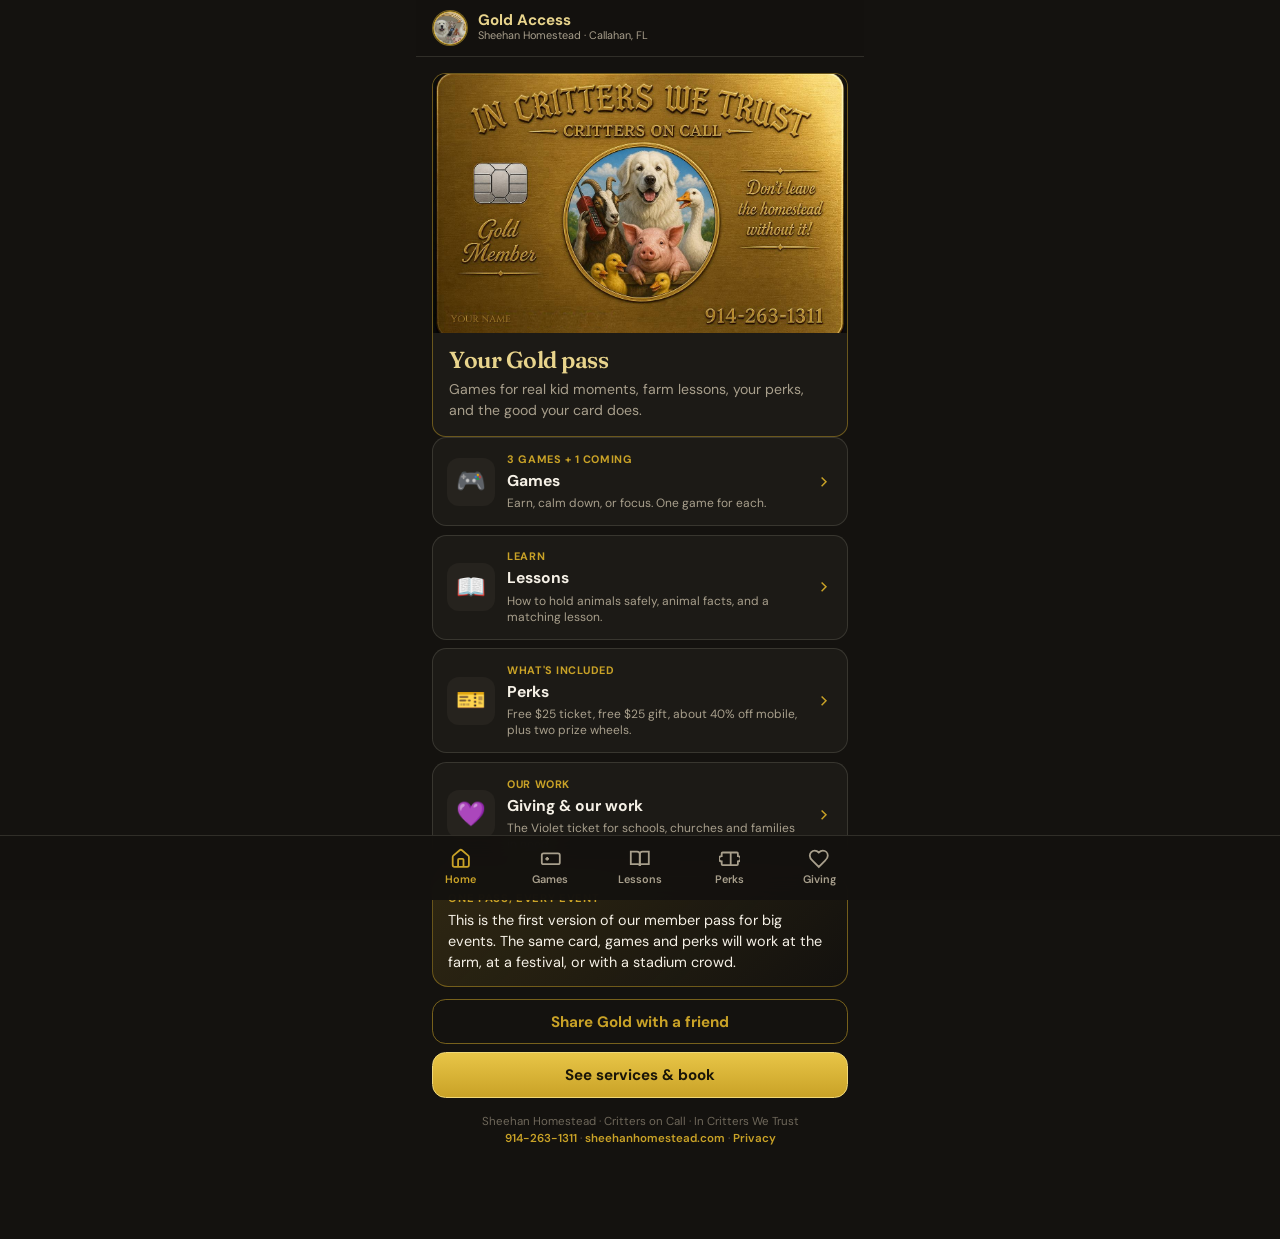
==== commit 56a201f6: "Play-ready: web manifest, icons, offline service worker, privacy policy" ====
--- a/index.html
+++ b/index.html
@@ -10,6 +10,12 @@
 <meta property="og:image" content="assets/gold-card.jpg" />
 <title>Gold · Sheehan Homestead</title>
 <link rel="icon" type="image/png" href="assets/pyrenees-logo.png" />
+<link rel="manifest" href="manifest.webmanifest" />
+<link rel="apple-touch-icon" href="assets/icons/apple-touch-icon.png" />
+<meta name="apple-mobile-web-app-capable" content="yes" />
+<meta name="mobile-web-app-capable" content="yes" />
+<meta name="apple-mobile-web-app-title" content="Gold" />
+<meta name="apple-mobile-web-app-status-bar-style" content="black-translucent" />
 <link rel="preconnect" href="https://fonts.googleapis.com" />
 <link rel="preconnect" href="https://fonts.gstatic.com" crossorigin />
 <link href="https://fonts.googleapis.com/css2?family=DM+Sans:ital,opsz,wght@0,9..40,400;0,9..40,500;0,9..40,600;0,9..40,700;1,9..40,400&family=Fraunces:ital,opsz,wght@0,9..144,500;0,9..144,600;0,9..144,700;1,9..144,500&display=swap" rel="stylesheet" />
@@ -89,7 +95,8 @@
         </div>
         <p class="footer-tiny">Sheehan Homestead · Critters on Call · In Critters We Trust<br />
           <a href="tel:9142631311">914-263-1311</a> ·
-          <a href="https://www.sheehanhomestead.com" target="_blank" rel="noopener">sheehanhomestead.com</a>
+          <a href="https://www.sheehanhomestead.com" target="_blank" rel="noopener">sheehanhomestead.com</a> ·
+          <a href="privacy/">Privacy</a>
         </p>
       </section>
 
@@ -347,6 +354,11 @@
 </div>
 <div class="share-toast" id="share-toast" role="status">Link copied</div>
 
+<script>
+if ("serviceWorker" in navigator) {
+  window.addEventListener("load", function () { navigator.serviceWorker.register("sw.js", { scope: "./" }).catch(function () {}); });
+}
+</script>
 <script src="js/gold-config.js?v=4"></script>
 <script>
 (function () {
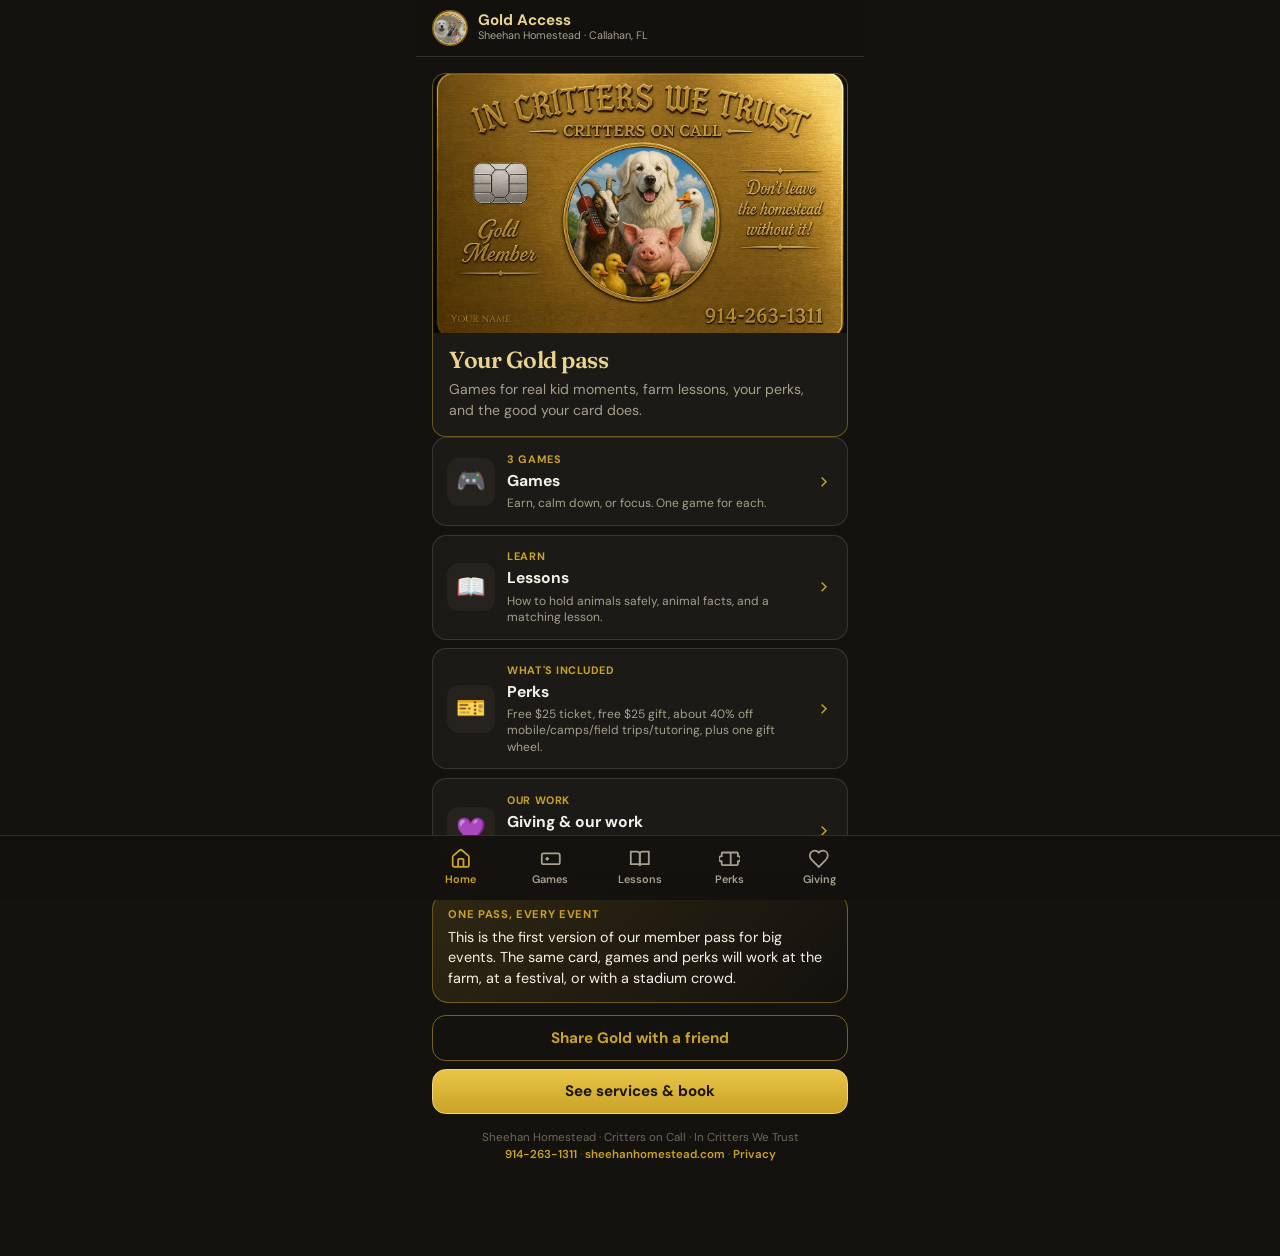
==== commit 281323fe: "Gold: one gift wheel, drop Farm School and coming-soon, contact sheet CTAs Perks and booking doors o" ====
--- a/index.html
+++ b/index.html
@@ -4,7 +4,7 @@
 <meta charset="UTF-8" />
 <meta name="viewport" content="width=device-width, initial-scale=1, viewport-fit=cover" />
 <meta name="theme-color" content="#c9a227" />
-<meta name="description" content="Sheehan Homestead Gold — three farm games (earn, calm down, focus), lessons, member perks, and the Violet ticket. Callahan, FL." />
+<meta name="description" content="Sheehan Homestead Gold — three farm games, animal lessons, member perks (~40% off mobile, camps, field trips, tutoring), and one gift wheel. Callahan, FL." />
 <meta property="og:title" content="Gold · Sheehan Homestead" />
 <meta property="og:description" content="Play, learn, spin & share. Gifted farm fun from Critters on Call." />
 <meta property="og:image" content="assets/gold-card.jpg" />
@@ -19,7 +19,7 @@
 <link rel="preconnect" href="https://fonts.googleapis.com" />
 <link rel="preconnect" href="https://fonts.gstatic.com" crossorigin />
 <link href="https://fonts.googleapis.com/css2?family=DM+Sans:ital,opsz,wght@0,9..40,400;0,9..40,500;0,9..40,600;0,9..40,700;1,9..40,400&family=Fraunces:ital,opsz,wght@0,9..144,500;0,9..144,600;0,9..144,700;1,9..144,500&display=swap" rel="stylesheet" />
-<link rel="stylesheet" href="css/styles.css?v=5" />
+<link rel="stylesheet" href="css/styles.css?v=6" />
 </head>
 <body>
 <div class="app">
@@ -56,7 +56,7 @@
         <a class="door" href="#games" data-nav="games">
           <span class="door-emoji" aria-hidden="true">🎮</span>
           <span class="door-body">
-            <span class="door-tag">3 games + 1 coming</span><span class="door-title">Games</span>
+            <span class="door-tag">3 games</span><span class="door-title">Games</span>
             <span class="door-desc">Earn, calm down, or focus. One game for each.</span>
           </span>
           <svg class="door-chevron" viewBox="0 0 24 24" fill="none" stroke="currentColor" stroke-width="2" aria-hidden="true"><path d="m9 18 6-6-6-6"/></svg>
@@ -73,7 +73,7 @@
           <span class="door-emoji" aria-hidden="true">🎫</span>
           <span class="door-body">
             <span class="door-tag">What's included</span><span class="door-title">Perks</span>
-            <span class="door-desc">Free $25 ticket, free $25 gift, about 40% off mobile, plus two prize wheels.</span>
+            <span class="door-desc">Free $25 ticket, free $25 gift, about 40% off mobile/camps/field trips/tutoring, plus one gift wheel.</span>
           </span>
           <svg class="door-chevron" viewBox="0 0 24 24" fill="none" stroke="currentColor" stroke-width="2" aria-hidden="true"><path d="m9 18 6-6-6-6"/></svg>
         </a>
@@ -91,7 +91,7 @@
         </div>
         <div class="btn-row">
           <button class="btn btn-outline btn-block" type="button" id="share-home">Share Gold with a friend</button>
-          <a class="btn btn-primary btn-block" href="https://www.sheehanhomestead.com/services" target="_blank" rel="noopener">See services &amp; book</a>
+          <button class="btn btn-primary btn-block" type="button" data-contact="Book a service">See services &amp; book</button>
         </div>
         <p class="footer-tiny">Sheehan Homestead · Critters on Call · In Critters We Trust<br />
           <a href="tel:9142631311">914-263-1311</a> ·
@@ -111,8 +111,7 @@
         <details class="fine">
           <summary>How earning works</summary>
           <p>Beat a game's score in one run and Stead Spin opens on that game. Prizes are real and claimed in person at the farm, like a petting zoo visit or a farm gift. Show the screen.</p>
-          <p>A Gold reward token is coming soon. Nothing to buy and nothing to connect today.</p>
-          <p><a href="#wheels" data-nav="wheels">Your wheels →</a></p>
+          <p><a href="#wheels" data-nav="wheels">Your gift wheel →</a></p>
         </details>
         <p class="footer-tiny"><a href="https://code4crittersoncallapps.github.io/critters-play/" target="_blank" rel="noopener">More games in the free Critters Play arcade</a> (Ducks to Bed and more)</p>
       </section>
@@ -148,14 +147,6 @@
           </span>
           <svg class="door-chevron" viewBox="0 0 24 24" fill="none" stroke="currentColor" stroke-width="2" aria-hidden="true"><path d="M7 17 17 7M8 7h9v9"/></svg>
         </a>
-        <a class="door" href="https://code4crittersoncallapps.github.io/critters-play/farm-school/" target="_blank" rel="noopener">
-          <span class="door-emoji" aria-hidden="true">🏫</span>
-          <span class="door-body">
-            <span class="door-tag">5 lessons</span><span class="door-title">Farm School</span>
-            <span class="door-desc">Five short lessons a parent can do with a kid, then a five-question check.</span>
-          </span>
-          <svg class="door-chevron" viewBox="0 0 24 24" fill="none" stroke="currentColor" stroke-width="2" aria-hidden="true"><path d="M7 17 17 7M8 7h9v9"/></svg>
-        </a>
       </section>
 
       <!-- PERKS: wording from the Gold talk track (bdr/scripts/06_gold_card_pitch.md) and pricing.html -->
@@ -165,41 +156,42 @@
           <h2>What's included in Gold</h2>
           <p>Show your Gold screen at the farm or mention it when you book.</p>
         </div>
-        <a class="door" href="https://code4crittersoncallapps.github.io/critters-on-call/book/?product=farm-pair-ticket" target="_blank" rel="noopener">
+        <button class="door" type="button" data-contact="Gold: free $25 farm ticket">
           <span class="door-emoji" aria-hidden="true">🎟️</span>
           <span class="door-body">
             <span class="door-tag">Included</span><span class="door-title">Free $25 farm ticket</span>
-            <span class="door-desc">A free 2-person farm visit (our $25 Visit Us ticket).</span>
-          </span>
-          <svg class="door-chevron" viewBox="0 0 24 24" fill="none" stroke="currentColor" stroke-width="2" aria-hidden="true"><path d="M7 17 17 7M8 7h9v9"/></svg>
-        </a>
-        <a class="door" href="https://www.sheehanhomestead.com/services" target="_blank" rel="noopener">
+            <span class="door-desc">A free 2-person farm visit (our $25 Visit Us ticket). Tap to claim.</span>
+          </span>
+          <svg class="door-chevron" viewBox="0 0 24 24" fill="none" stroke="currentColor" stroke-width="2" aria-hidden="true"><path d="m9 18 6-6-6-6"/></svg>
+        </button>
+        <button class="door" type="button" data-contact="Gold: free $25 farm gift">
           <span class="door-emoji" aria-hidden="true">🎁</span>
           <span class="door-body">
             <span class="door-tag">Included</span><span class="door-title">Free $25 farm gift</span>
-            <span class="door-desc">A $25 farm gift credit. Pick it up at the homestead.</span>
-          </span>
-          <svg class="door-chevron" viewBox="0 0 24 24" fill="none" stroke="currentColor" stroke-width="2" aria-hidden="true"><path d="M7 17 17 7M8 7h9v9"/></svg>
-        </a>
-        <a class="door" href="https://code4crittersoncallapps.github.io/critters-on-call/book/?product=critter-gold" target="_blank" rel="noopener">
+            <span class="door-desc">A $25 farm gift credit. Tap to arrange pickup.</span>
+          </span>
+          <svg class="door-chevron" viewBox="0 0 24 24" fill="none" stroke="currentColor" stroke-width="2" aria-hidden="true"><path d="m9 18 6-6-6-6"/></svg>
+        </button>
+        <button class="door" type="button" data-contact="Gold: ~40% off mobile, camps, field trips, tutoring">
           <span class="door-emoji" aria-hidden="true">🚚</span>
           <span class="door-body">
-            <span class="door-tag">Member pricing</span><span class="door-title">About 40% off mobile visits, camps &amp; field trips</span>
-            <span class="door-desc">Member pricing when we come to you, plus camps and field trips.</span>
-          </span>
-          <svg class="door-chevron" viewBox="0 0 24 24" fill="none" stroke="currentColor" stroke-width="2" aria-hidden="true"><path d="M7 17 17 7M8 7h9v9"/></svg>
-        </a>
+            <span class="door-tag">Member pricing</span><span class="door-title">About 40% off mobile, camps, field trips &amp; tutoring</span>
+            <span class="door-desc">Mobile services, camps, field trips, and heavier tutoring support packages.</span>
+          </span>
+          <svg class="door-chevron" viewBox="0 0 24 24" fill="none" stroke="currentColor" stroke-width="2" aria-hidden="true"><path d="m9 18 6-6-6-6"/></svg>
+        </button>
         <details class="fine">
           <summary>The fine print</summary>
-          <p>Mobile visits: 25% off services and 50% off travel, which works out to about 40% off a typical visit. Ask us for your member price on camps and field trips.</p>
+          <p>Mobile visits: 25% off services and 50% off travel, which works out to about 40% off a typical visit.</p>
+          <p>Same member pricing idea on camps, field trips, and heavier tutoring support packages. Ask us for your exact member price.</p>
           <p>Joining for $50? The $50 goes toward your next mobile or farm booking.</p>
           <p>Founding Gold: the first 1,000 people who spend $1 or more get a numbered Founding card.</p>
         </details>
         <a class="door" href="#wheels" data-nav="wheels">
           <span class="door-emoji" aria-hidden="true">🎡</span>
           <span class="door-body">
-            <span class="door-tag">2 wheels · 1 spin each a month</span><span class="door-title">Your wheels</span>
-            <span class="door-desc">The referral wheel and the Stead Spin gift wheel. Send a spin to a friend.</span>
+            <span class="door-tag">1 gift wheel · 1 spin a month</span><span class="door-title">Your gift wheel</span>
+            <span class="door-desc">Stead Spin. Send a spin to a friend.</span>
           </span>
           <svg class="door-chevron" viewBox="0 0 24 24" fill="none" stroke="currentColor" stroke-width="2" aria-hidden="true"><path d="m9 18 6-6-6-6"/></svg>
         </a>
@@ -212,22 +204,22 @@
           <h2>Giving &amp; our work</h2>
           <p>Your Gold card helps us bring animals to kids who don't get to see them.</p>
         </div>
-        <a class="door" href="https://code4crittersoncallapps.github.io/critters-on-call/book/?product=violet-card" target="_blank" rel="noopener">
+        <button class="door" type="button" data-contact="Violet ticket for a school, church, or family in need">
           <span class="door-emoji" aria-hidden="true">💜</span>
           <span class="door-body">
             <span class="door-tag">Giving</span><span class="door-title">Violet ticket</span>
             <span class="door-desc">Named for our daughter, Violet. A discounted rate for schools, churches and families in need.</span>
           </span>
-          <svg class="door-chevron" viewBox="0 0 24 24" fill="none" stroke="currentColor" stroke-width="2" aria-hidden="true"><path d="M7 17 17 7M8 7h9v9"/></svg>
-        </a>
-        <a class="door" href="https://www.sheehanhomestead.com/services" target="_blank" rel="noopener">
+          <svg class="door-chevron" viewBox="0 0 24 24" fill="none" stroke="currentColor" stroke-width="2" aria-hidden="true"><path d="m9 18 6-6-6-6"/></svg>
+        </button>
+        <button class="door" type="button" data-contact="Tell me about your services">
           <span class="door-emoji" aria-hidden="true">🌳</span>
           <span class="door-body">
             <span class="door-tag">Our work</span><span class="door-title">The work we do</span>
             <span class="door-desc">Mobile petting zoos, farm visits, STEM on Call classes, homeschool, camps and calm bunny visits for seniors.</span>
           </span>
-          <svg class="door-chevron" viewBox="0 0 24 24" fill="none" stroke="currentColor" stroke-width="2" aria-hidden="true"><path d="M7 17 17 7M8 7h9v9"/></svg>
-        </a>
+          <svg class="door-chevron" viewBox="0 0 24 24" fill="none" stroke="currentColor" stroke-width="2" aria-hidden="true"><path d="m9 18 6-6-6-6"/></svg>
+        </button>
         <a class="door" href="sms:9142631311">
           <span class="door-emoji" aria-hidden="true">💬</span>
           <span class="door-body">
@@ -258,21 +250,13 @@
         <div id="facts-list"></div>
       </section>
 
-      <!-- WHEELS: referral wheel (in-page) + gift wheel (Stead Spin). One spin each per month on this device. -->
-      <section class="panel" id="panel-wheels" aria-label="Your wheels">
+      <!-- WHEELS: one gift wheel (Stead Spin). One spin per month on this device. -->
+      <section class="panel" id="panel-wheels" aria-label="Your gift wheel">
         <div class="section-head">
           <a class="back-up" href="#perks" data-nav="perks">← Perks</a>
-          <h2>Your wheels</h2>
-          <p>Two wheels. Gold members get one spin on each every month. Prizes are claimed in person at the farm.</p>
-        </div>
-        <a class="door" href="#wheel" data-nav="wheel" id="ref-door">
-          <span class="door-emoji" aria-hidden="true">🎡</span>
-          <span class="door-body">
-            <span class="door-tag" id="ref-status">1 spin this month</span><span class="door-title">Referral wheel</span>
-            <span class="door-desc">Spin a prize, then share Gold with a friend.</span>
-          </span>
-          <svg class="door-chevron" viewBox="0 0 24 24" fill="none" stroke="currentColor" stroke-width="2" aria-hidden="true"><path d="m9 18 6-6-6-6"/></svg>
-        </a>
+          <h2>Your gift wheel</h2>
+          <p>One gift wheel. Gold members get one spin every month. Prizes are claimed in person at the farm.</p>
+        </div>
         <a class="door" href="https://code4crittersoncallapps.github.io/critters-on-call/giving-wheel/" target="_blank" rel="noopener" id="gift-door">
           <span class="door-emoji" aria-hidden="true">🎁</span>
           <span class="door-body">
@@ -283,50 +267,33 @@
         </a>
         <div class="send-card">
           <div class="kicker">Send a wheel</div>
-          <p>Give someone their own spin. They get a link with their name on it.</p>
+          <p>Give someone their own spin on the gift wheel. They get a link with their name on it.</p>
           <label class="field-label" for="send-name">Their first name</label>
           <input class="field" id="send-name" type="text" maxlength="40" autocomplete="off" placeholder="e.g. Jake" />
-          <div class="seg" role="radiogroup" aria-label="Which wheel">
-            <label><input type="radio" name="send-wheel" value="referral" checked /> Referral wheel</label>
-            <label><input type="radio" name="send-wheel" value="gift" /> Gift wheel</label>
-          </div>
-          <button class="btn btn-primary btn-block" type="button" id="send-btn">Send a wheel</button>
+          <button class="btn btn-primary btn-block" type="button" id="send-btn">Send a gift wheel</button>
           <p class="send-out" id="send-out" hidden></p>
         </div>
-        <p class="footer-tiny">One spin per wheel per month on this device · Free Spin doesn't count · honor system</p>
-      </section>
-
-      <!-- WHEEL -->
-      <section class="panel" id="panel-wheel" aria-label="Referral wheel">
-        <div class="section-head">
-          <a class="back-up" href="#wheels" data-nav="wheels">← Your wheels</a>
-          <h2>Referral wheel</h2>
-          <p>Spin for a generous prize. Then share Gold with a friend — the share link is always the generic Gold page.</p>
-        </div>
-        <div class="wheel-wrap">
-          <div class="wheel-pointer" aria-hidden="true">▼</div>
-          <div class="prize-wheel" id="prize-wheel" style="transform:rotate(0deg)">
-            <span class="wheel-hub"><img src="assets/gold-card-hub.jpg" alt="" width="120" height="120" /></span>
-          </div>
-        </div>
-        <button class="btn btn-primary btn-block" type="button" id="spin-btn">Spin &amp; share with a friend</button>
-        <p class="month-note" id="ref-lock-note" hidden></p>
-        <div class="win-card" id="win-card" hidden>
-          <div class="kicker">You won</div>
-          <h3 id="win-label"></h3>
-          <p class="value" id="win-value"></p>
-          <p class="note" id="win-note"></p>
-          <div class="btn-row">
-            <button class="btn btn-outline btn-block" type="button" id="share-win">Share Gold with a friend</button>
-            <a class="btn btn-primary btn-block" id="claim-cta" href="https://www.sheehanhomestead.com/services" target="_blank" rel="noopener">Claim · see services</a>
-          </div>
-        </div>
-        <p class="footer-tiny" style="margin-top:0.85rem">Prizes claimed in person at Sheehan Homestead · honor system · show this screen<br />
-          Soft digital prizes · Gold membership is the top slice</p>
+        <p class="footer-tiny">One spin per month on this device · Free Spin doesn't count · honor system</p>
       </section>
     </div>
   </main>
 
+
+  <div class="contact-sheet" id="contact-sheet" hidden>
+    <button type="button" class="contact-sheet-backdrop" id="contact-close-bg" aria-label="Close"></button>
+    <div class="contact-sheet-panel" role="dialog" aria-modal="true" aria-labelledby="contact-sheet-title">
+      <div class="contact-sheet-grab" aria-hidden="true"></div>
+      <h2 id="contact-sheet-title">How do you want to reach us?</h2>
+      <p class="contact-sheet-sub" id="contact-sheet-sub">Pick email, call or text, WhatsApp, Facebook, or booking help.</p>
+      <a class="door" id="contact-email" href="#"><span class="door-emoji" aria-hidden="true">✉️</span><span class="door-body"><span class="door-title">Email</span><span class="door-desc">sheehanhomestead@gmail.com</span></span></a>
+      <a class="door" id="contact-call" href="tel:9142631311"><span class="door-emoji" aria-hidden="true">📞</span><span class="door-body"><span class="door-title">Call</span><span class="door-desc">914-263-1311</span></span></a>
+      <a class="door" id="contact-text" href="sms:9142631311"><span class="door-emoji" aria-hidden="true">💬</span><span class="door-body"><span class="door-title">Text</span><span class="door-desc">914-263-1311</span></span></a>
+      <a class="door" id="contact-wa" href="https://wa.me/19142631311" target="_blank" rel="noopener"><span class="door-emoji" aria-hidden="true">🟢</span><span class="door-body"><span class="door-title">WhatsApp</span><span class="door-desc">Message us on WhatsApp</span></span></a>
+      <a class="door" id="contact-fb" href="https://www.facebook.com/profile.php?id=61556795506312" target="_blank" rel="noopener"><span class="door-emoji" aria-hidden="true">📘</span><span class="door-body"><span class="door-title">Facebook DM</span><span class="door-desc">Message Sheehan Homestead</span></span></a>
+      <a class="door" id="contact-help" href="https://www.sheehanhomestead.com/booking-help" target="_blank" rel="noopener"><span class="door-emoji" aria-hidden="true">🧾</span><span class="door-body"><span class="door-title">Booking help page</span><span class="door-desc">sheehanhomestead.com/booking-help</span></span></a>
+      <button class="btn btn-ghost btn-block" type="button" id="contact-close">Not now</button>
+    </div>
+  </div>
   <nav class="bottom-nav" aria-label="Primary">
     <div class="bottom-nav-inner">
       <a class="nav-link is-active" href="#home" data-nav="home">
@@ -359,7 +326,7 @@
   window.addEventListener("load", function () { navigator.serviceWorker.register("sw.js", { scope: "./" }).catch(function () {}); });
 }
 </script>
-<script src="js/gold-config.js?v=4"></script>
+<script src="js/gold-config.js?v=5"></script>
 <script>
 (function () {
   var PLAY = "https://code4crittersoncallapps.github.io/critters-play/";
@@ -381,20 +348,16 @@
     document.getElementById("gift-note").textContent =
       "A gift from Sheehan Homestead. This Gold access is yours: play, learn, spin, and share with a friend.";
     var sentWheel = params.get("wheel");
-    if (sentWheel === "referral" || sentWheel === "gift") {
+    if (sentWheel === "gift" || sentWheel === "referral") {
       document.getElementById("gift-title").textContent = forName + ", a Gold member sent you a spin";
-      document.getElementById("gift-note").textContent = sentWheel === "gift"
-        ? "Your spin on the Stead Spin gift wheel is ready. Prizes are claimed in person at Sheehan Homestead."
-        : "Your spin on the referral wheel is ready. Prizes are claimed in person at Sheehan Homestead.";
+      document.getElementById("gift-note").textContent =
+        "Your spin on the Stead Spin gift wheel is ready. Prizes are claimed in person at Sheehan Homestead.";
       var cta = document.getElementById("gift-cta");
       cta.hidden = false;
-      if (sentWheel === "gift") {
-        cta.removeAttribute("data-nav");
-        cta.href = "https://code4crittersoncallapps.github.io/critters-on-call/giving-wheel/";
-        cta.target = "_blank"; cta.rel = "noopener";
-      } else {
-        cta.href = "#wheel"; cta.setAttribute("data-nav", "wheel");
-      }
+      cta.removeAttribute("data-nav");
+      cta.href = "https://code4crittersoncallapps.github.io/critters-on-call/giving-wheel/";
+      cta.target = "_blank"; cta.rel = "noopener";
+      cta.textContent = "Spin your gift wheel";
       pretty = forName;
     }
     giftBanner.classList.add("is-on");
@@ -437,7 +400,6 @@
     toast._t = setTimeout(function () { el.classList.remove("is-on"); }, 1800);
   }
   document.getElementById("share-home").addEventListener("click", shareGold);
-  document.getElementById("share-win").addEventListener("click", shareGold);
 
   /* Gold games, from js/gold-config.js */
   (function renderGames() {
@@ -477,8 +439,7 @@
     });
   })();
 
-  /* Monthly spin lock (device localStorage, Eastern time month). ?reset=1 clears it. */
-  var REF_KEY = "gold_referral_spin_month_v1";
+  /* Monthly gift-wheel lock (device localStorage, Eastern time month). ?reset=1 clears it. */
   var GIFT_KEY = "gold_gift_spin_month_v1";
   function monthKey(d) {
     try {
@@ -494,15 +455,15 @@
   }
   function usedThisMonth(key) { try { return localStorage.getItem(key) === monthKey(); } catch (e) { return false; } }
   function markUsed(key) { try { localStorage.setItem(key, monthKey()); } catch (e) {} }
-  if (params.get("reset") === "1") { try { localStorage.removeItem(REF_KEY); localStorage.removeItem(GIFT_KEY); } catch (e) {} }
+  if (params.get("reset") === "1") { try { localStorage.removeItem(GIFT_KEY); } catch (e) {} }
   function syncWheelStatus() {
-    var r = usedThisMonth(REF_KEY), g = usedThisMonth(GIFT_KEY);
-    document.getElementById("ref-status").textContent = r ? "Spun this month · next in " + nextMonthName() : "1 spin this month";
-    document.getElementById("gift-status").textContent = g ? "Spun this month · next in " + nextMonthName() : "1 spin this month";
-    document.getElementById("gift-door").classList.toggle("is-used", g);
-    document.getElementById("ref-door").classList.toggle("is-used", r);
-  }
-  window.GoldWheels = { used: usedThisMonth, mark: markUsed, sync: function () { syncWheelStatus(); }, REF_KEY: REF_KEY, GIFT_KEY: GIFT_KEY, nextMonthName: nextMonthName };
+    var g = usedThisMonth(GIFT_KEY);
+    var gs = document.getElementById("gift-status");
+    if (gs) gs.textContent = g ? "Spun this month · next in " + nextMonthName() : "1 spin this month";
+    var gd = document.getElementById("gift-door");
+    if (gd) gd.classList.toggle("is-used", g);
+  }
+  window.GoldWheels = { used: usedThisMonth, mark: markUsed, sync: syncWheelStatus, GIFT_KEY: GIFT_KEY, nextMonthName: nextMonthName };
   syncWheelStatus();
   document.getElementById("gift-door").addEventListener("click", function (e) {
     if (usedThisMonth(GIFT_KEY)) {
@@ -514,14 +475,13 @@
     setTimeout(syncWheelStatus, 50);
   });
 
-  /* Send a wheel: ?for=Name&wheel=referral|gift */
+  /* Send a gift wheel: ?for=Name&wheel=gift */
   document.getElementById("send-btn").addEventListener("click", async function () {
     var raw = document.getElementById("send-name").value.trim().slice(0, 40);
     var out = document.getElementById("send-out");
     if (!raw) { toast("Add their first name"); document.getElementById("send-name").focus(); return; }
-    var which = (document.querySelector('input[name="send-wheel"]:checked') || {}).value || "referral";
-    var url = genericShareUrl() + "?for=" + encodeURIComponent(raw) + "&wheel=" + which;
-    var text = raw + ", you've got a spin on the Sheehan Homestead " + (which === "gift" ? "gift wheel" : "referral wheel") + ". Prizes are claimed at the farm.";
+    var url = genericShareUrl() + "?for=" + encodeURIComponent(raw) + "&wheel=gift";
+    var text = raw + ", you've got a spin on the Sheehan Homestead gift wheel. Prizes are claimed at the farm.";
     out.hidden = false;
     out.textContent = url;
     try {
@@ -531,10 +491,41 @@
     catch (e2) { prompt("Copy this link:", url); }
   });
 
+  /* Contact sheet for booking / perk CTAs (no GitHub booking forms) */
+  var contactSheet = document.getElementById("contact-sheet");
+  function openContact(topic) {
+    var sub = document.getElementById("contact-sheet-sub");
+    sub.textContent = topic
+      ? ("About: " + topic + ". Pick email, call or text, WhatsApp, Facebook, or booking help.")
+      : "Pick email, call or text, WhatsApp, Facebook, or booking help.";
+    var mail = document.getElementById("contact-email");
+    var subj = encodeURIComponent(topic || "Gold membership");
+    var body = encodeURIComponent("Hi — I'm a Gold member (or interested in Gold).\n\nTopic: " + (topic || "general") + "\n\n");
+    mail.href = "mailto:sheehanhomestead@gmail.com?subject=" + subj + "&body=" + body;
+    var sms = document.getElementById("contact-text");
+    sms.href = "sms:9142631311?&body=" + encodeURIComponent((topic || "Gold") + " — ");
+    var wa = document.getElementById("contact-wa");
+    wa.href = "https://wa.me/19142631311?text=" + encodeURIComponent((topic || "Gold") + " — ");
+    contactSheet.hidden = false;
+    document.body.classList.add("sheet-open");
+  }
+  function closeContact() {
+    contactSheet.hidden = true;
+    document.body.classList.remove("sheet-open");
+  }
+  document.querySelectorAll("[data-contact]").forEach(function (el) {
+    el.addEventListener("click", function (e) {
+      e.preventDefault();
+      openContact(el.getAttribute("data-contact") || "");
+    });
+  });
+  document.getElementById("contact-close").addEventListener("click", closeContact);
+  document.getElementById("contact-close-bg").addEventListener("click", closeContact);
+
   /* Tabs */
-  var panels = ["home", "games", "lessons", "perks", "giving", "hold", "facts", "wheels", "wheel"];
+  var panels = ["home", "games", "lessons", "perks", "giving", "hold", "facts", "wheels"];
   /* Sub-panels light up their parent tab */
-  var NAV_PARENT = { hold: "lessons", facts: "lessons", wheels: "perks", wheel: "perks" };
+  var NAV_PARENT = { hold: "lessons", facts: "lessons", wheels: "perks" };
   function showPanel(id) {
     if (panels.indexOf(id) < 0) id = "home";
     panels.forEach(function (p) {
@@ -683,101 +674,6 @@
       "</article>";
   });
 
-  /* Referral wheel — Stead Spin prizes (16 slices) */
-  var PRIZES = [
-    { id: "free-spin-a", label: "Free Spin", short: "FREE<br>SPIN", value: "Priceless redo", note: "Spin again — doesn't use your referral spin.", kind: "again", color: "#EDE6D9", dark: false },
-    { id: "farm-10-a", label: "Free $10 farm gift", short: "$10<br>FARM", value: "Free $10 farm gift", note: "Claim at Sheehan Homestead — show this screen.", kind: "gift", color: "#4C6458", dark: true },
-    { id: "ticket-10-a", label: "Free $10 petting zoo ticket", short: "$10<br>TICKET", value: "Free $10 petting zoo ticket", note: "Claim at Sheehan Homestead — show this screen.", kind: "ticket", color: "#B8956C", dark: false },
-    { id: "thrift-10-a", label: "Free $10 thrift gift", short: "$10<br>THRIFT", value: "Free $10 thrift gift", note: "Thrift collectibles · claim at the homestead.", kind: "gift", color: "#5A7366", dark: true },
-    { id: "tour-25", label: "Free $25 petting zoo tour", short: "$25<br>TOUR", value: "Free $25 petting zoo / farm tour", note: "Claim at Sheehan Homestead — show this screen.", kind: "ticket", color: "#9A7B4A", dark: false },
-    { id: "free-spin-b", label: "Free Spin", short: "FREE<br>SPIN", value: "Priceless redo", note: "Spin again — doesn't use your referral spin.", kind: "again", color: "#F5F0E6", dark: false },
-    { id: "farm-10-b", label: "Free $10 farm gift", short: "$10<br>FARM", value: "Free $10 farm gift", note: "Claim at Sheehan Homestead — show this screen.", kind: "gift", color: "#3A4F45", dark: true },
-    { id: "gift-50-a", label: "$50 gift", short: "$50<br>GIFT", value: "$50 gift — thrift, farm gifts, or petting zoo / farm tickets", note: "Up to $50; anything except Gold membership. Claim at homestead.", kind: "gift", color: "#D4B896", dark: false },
-    { id: "try-service", label: "Try a new service", short: "TRY<br>NEW", value: "Try a new service (e.g. meet the swine)", note: "Sample a new experience — claim below.", kind: "sample", color: "#4C6458", dark: true },
-    { id: "ticket-10-b", label: "Free $10 petting zoo ticket", short: "$10<br>TICKET", value: "Free $10 petting zoo ticket", note: "Claim at Sheehan Homestead — show this screen.", kind: "ticket", color: "#C4A06A", dark: false },
-    { id: "thrift-10-b", label: "Free $10 thrift gift", short: "$10<br>THRIFT", value: "Free $10 thrift gift", note: "Thrift collectibles · claim at the homestead.", kind: "gift", color: "#2F4038", dark: true },
-    { id: "sample-app", label: "Try one of our web apps", short: "APPS<br>TRY", value: "Try one of our web apps", note: "You're already in Gold — explore Critters Play next.", kind: "sample", color: "#B89A5C", dark: false },
-    { id: "ticket-10-c", label: "Free $10 petting zoo ticket", short: "$10<br>TICKET", value: "Free $10 petting zoo ticket", note: "Claim at Sheehan Homestead — show this screen.", kind: "ticket", color: "#A8884E", dark: false },
-    { id: "gift-50-b", label: "$50 gift", short: "$50<br>GIFT", value: "$50 gift — thrift, farm gifts, or petting zoo / farm tickets", note: "Up to $50; anything except Gold membership. Claim at homestead.", kind: "gift", color: "#C9A87A", dark: false },
-    { id: "sample-cameo", label: "Personal farm video", short: "PERSONAL<br>VIDEO", value: "Personal farm video (Cameo-style birthday wish)", note: "Funny accents welcome — claim at homestead.", kind: "sample", color: "#A8884E", dark: false },
-    { id: "gold-card", label: "Gold card", short: "GOLD<br>~$100", value: "Gold card · ~$100 value · member pricing", note: "Top prize. Claim at Sheehan Homestead. Share Gold with a friend too!", kind: "grand", color: "#E8C547", dark: false, premium: true }
-  ];
-
-  var wheel = document.getElementById("prize-wheel");
-  var spinBtn = document.getElementById("spin-btn");
-  var winCard = document.getElementById("win-card");
-  var n = PRIZES.length;
-  var slice = 360 / n;
-  var rotation = 0;
-  var spinning = false;
-
-  /* Build conic background + labels */
-  var stops = PRIZES.map(function (p, i) {
-    var a0 = (i * slice).toFixed(3);
-    var a1 = ((i + 1) * slice).toFixed(3);
-    return p.color + " " + a0 + "deg " + a1 + "deg";
-  }).join(", ");
-  wheel.style.background = "conic-gradient(from -90deg, " + stops + ")";
-
-  PRIZES.forEach(function (p, i) {
-    var lab = document.createElement("div");
-    lab.className = "wheel-label" + (p.dark ? " is-on-dark" : "") + (p.premium ? " is-premium" : "");
-    lab.style.transform = "rotate(" + (i * slice + slice / 2) + "deg)";
-    lab.innerHTML = "<span>" + p.short + "</span>";
-    wheel.appendChild(lab);
-  });
-
-  function pickIndex() {
-    return Math.floor(Math.random() * n);
-  }
-
-  var refLockNote = document.getElementById("ref-lock-note");
-  var freeRedo = false;
-  function lockReferral() {
-    spinBtn.disabled = true;
-    spinBtn.classList.add("is-locked");
-    spinBtn.textContent = "Next spin in " + window.GoldWheels.nextMonthName();
-    refLockNote.hidden = false;
-    refLockNote.textContent = "You've had this month's referral spin. Send a wheel to a friend while you wait.";
-  }
-  if (window.GoldWheels.used(window.GoldWheels.REF_KEY)) lockReferral();
-  spinBtn.addEventListener("click", function () {
-    if (spinning) return;
-    if (!freeRedo && window.GoldWheels.used(window.GoldWheels.REF_KEY)) { lockReferral(); return; }
-    spinning = true;
-    spinBtn.disabled = true;
-    spinBtn.classList.add("is-locked");
-    winCard.hidden = true;
-    var idx = pickIndex();
-    var prize = PRIZES[idx];
-    /* Pointer at top; conic from -90deg means slice 0 centered near top after accounting */
-    var target = 360 * 5 + (360 - (idx * slice + slice / 2));
-    rotation = target;
-    wheel.classList.add("is-spinning");
-    wheel.style.transform = "rotate(" + rotation + "deg)";
-    var ms = matchMedia("(prefers-reduced-motion: reduce)").matches ? 50 : 4300;
-    setTimeout(function () {
-      spinning = false;
-      wheel.classList.remove("is-spinning");
-      document.getElementById("win-label").textContent = prize.label;
-      document.getElementById("win-value").textContent = prize.value;
-      document.getElementById("win-note").textContent = prize.note;
-      winCard.hidden = false;
-      if (prize.kind === "again") {
-        freeRedo = true;
-        spinBtn.disabled = false;
-        spinBtn.classList.remove("is-locked");
-        spinBtn.textContent = "Spin again (free)";
-      } else {
-        freeRedo = false;
-        window.GoldWheels.mark(window.GoldWheels.REF_KEY);
-        window.GoldWheels.sync();
-        lockReferral();
-      }
-      /* Nudge share after a win */
-    }, ms);
-  });
-})();
 </script>
 </body>
 </html>
--- a/css/styles.css
+++ b/css/styles.css
@@ -329,3 +329,25 @@
 .seg label { flex: 1; display: flex; align-items: center; gap: 0.4rem; font-size: 0.88rem; padding: 0.55rem 0.7rem; border: 1px solid var(--border); border-radius: 0.7rem; background: var(--surface-2); cursor: pointer; }
 .send-out { font-size: 0.75rem; word-break: break-all; color: var(--accent); margin: 0.5rem 0 0 !important; }
 .month-note { font-size: 0.85rem; color: var(--muted); text-align: center; margin: 0.5rem 0 0; }
+
+
+/* v6 contact sheet + door buttons */
+button.door {
+  width: 100%; text-align: left; display: flex; align-items: center; gap: 0.75rem;
+  background: var(--surface); border: 1px solid var(--border); border-radius: var(--radius);
+  padding: 0.85rem 0.9rem; margin: 0.45rem 0; color: inherit; font: inherit; cursor: pointer;
+}
+button.door:hover { border-color: var(--gold-ring); }
+body.sheet-open { overflow: hidden; }
+.contact-sheet { position: fixed; inset: 0; z-index: 80; display: flex; align-items: flex-end; justify-content: center; }
+.contact-sheet[hidden] { display: none !important; }
+.contact-sheet-backdrop { position: absolute; inset: 0; background: rgba(0,0,0,0.55); border: 0; padding: 0; cursor: pointer; }
+.contact-sheet-panel {
+  position: relative; z-index: 1; width: min(28rem, 100%); max-height: min(92dvh, 40rem);
+  overflow: auto; background: var(--bg); border: 1px solid var(--gold-ring);
+  border-radius: 1.1rem 1.1rem 0 0; padding: 0.6rem 0.9rem calc(1rem + var(--safe-b));
+  box-shadow: 0 -12px 40px rgba(0,0,0,0.45);
+}
+.contact-sheet-grab { width: 2.4rem; height: 0.28rem; border-radius: 99px; background: var(--border); margin: 0.25rem auto 0.7rem; }
+.contact-sheet-panel h2 { font-size: 1.2rem; margin: 0 0 0.25rem; }
+.contact-sheet-sub { color: var(--muted); font-size: 0.9rem; margin: 0 0 0.55rem; line-height: 1.4; }
